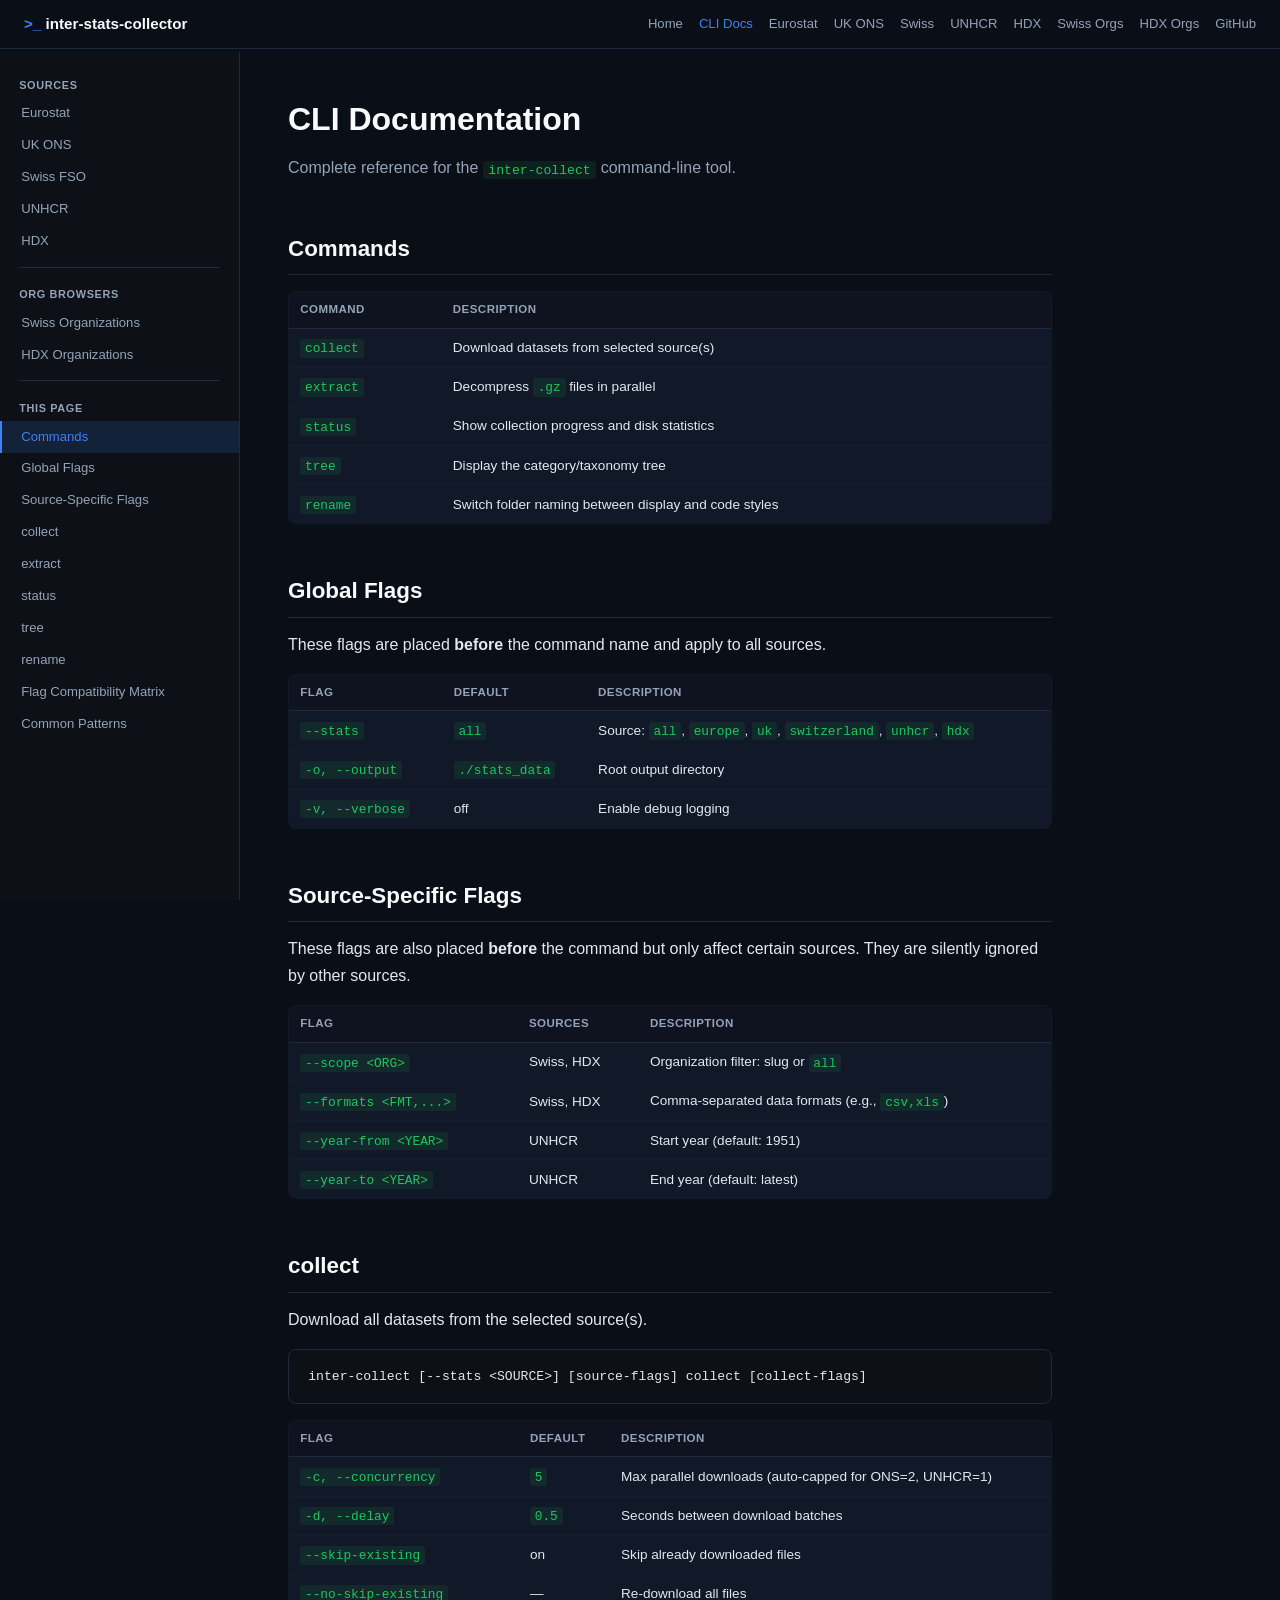
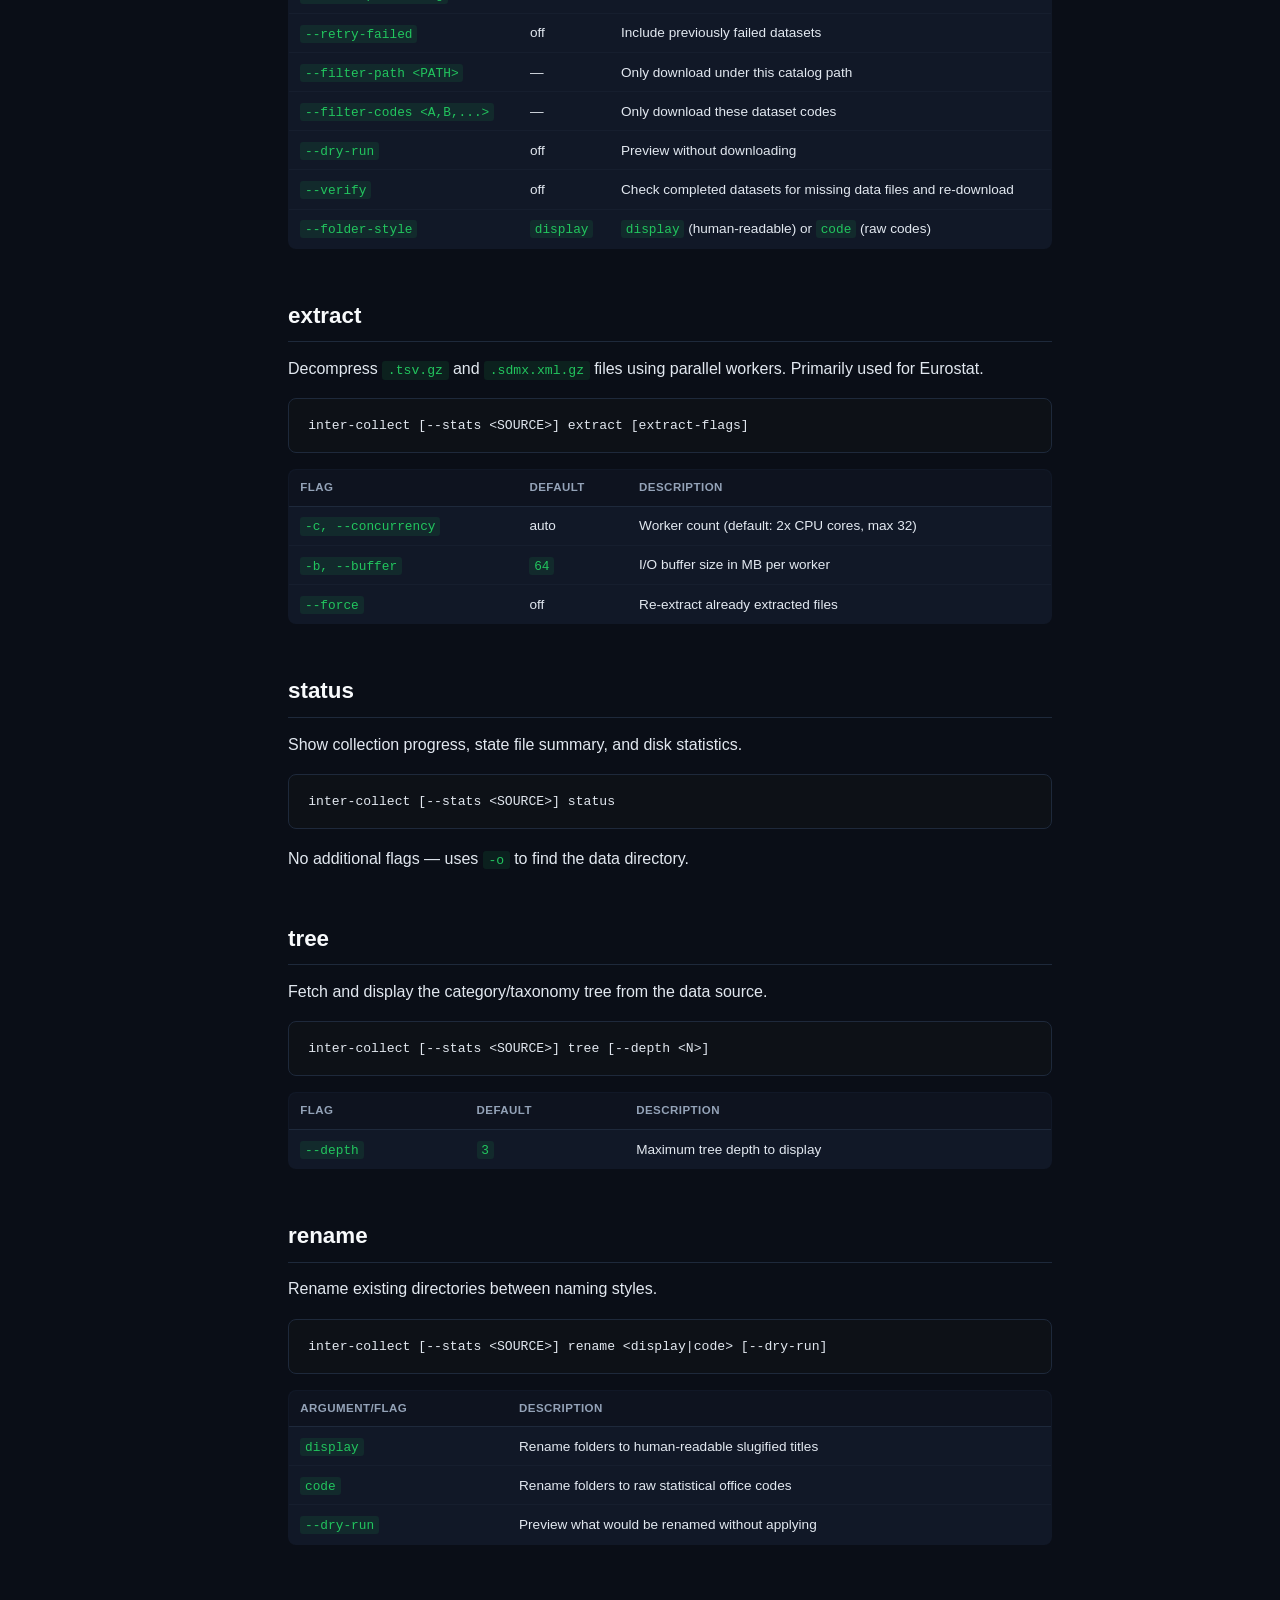
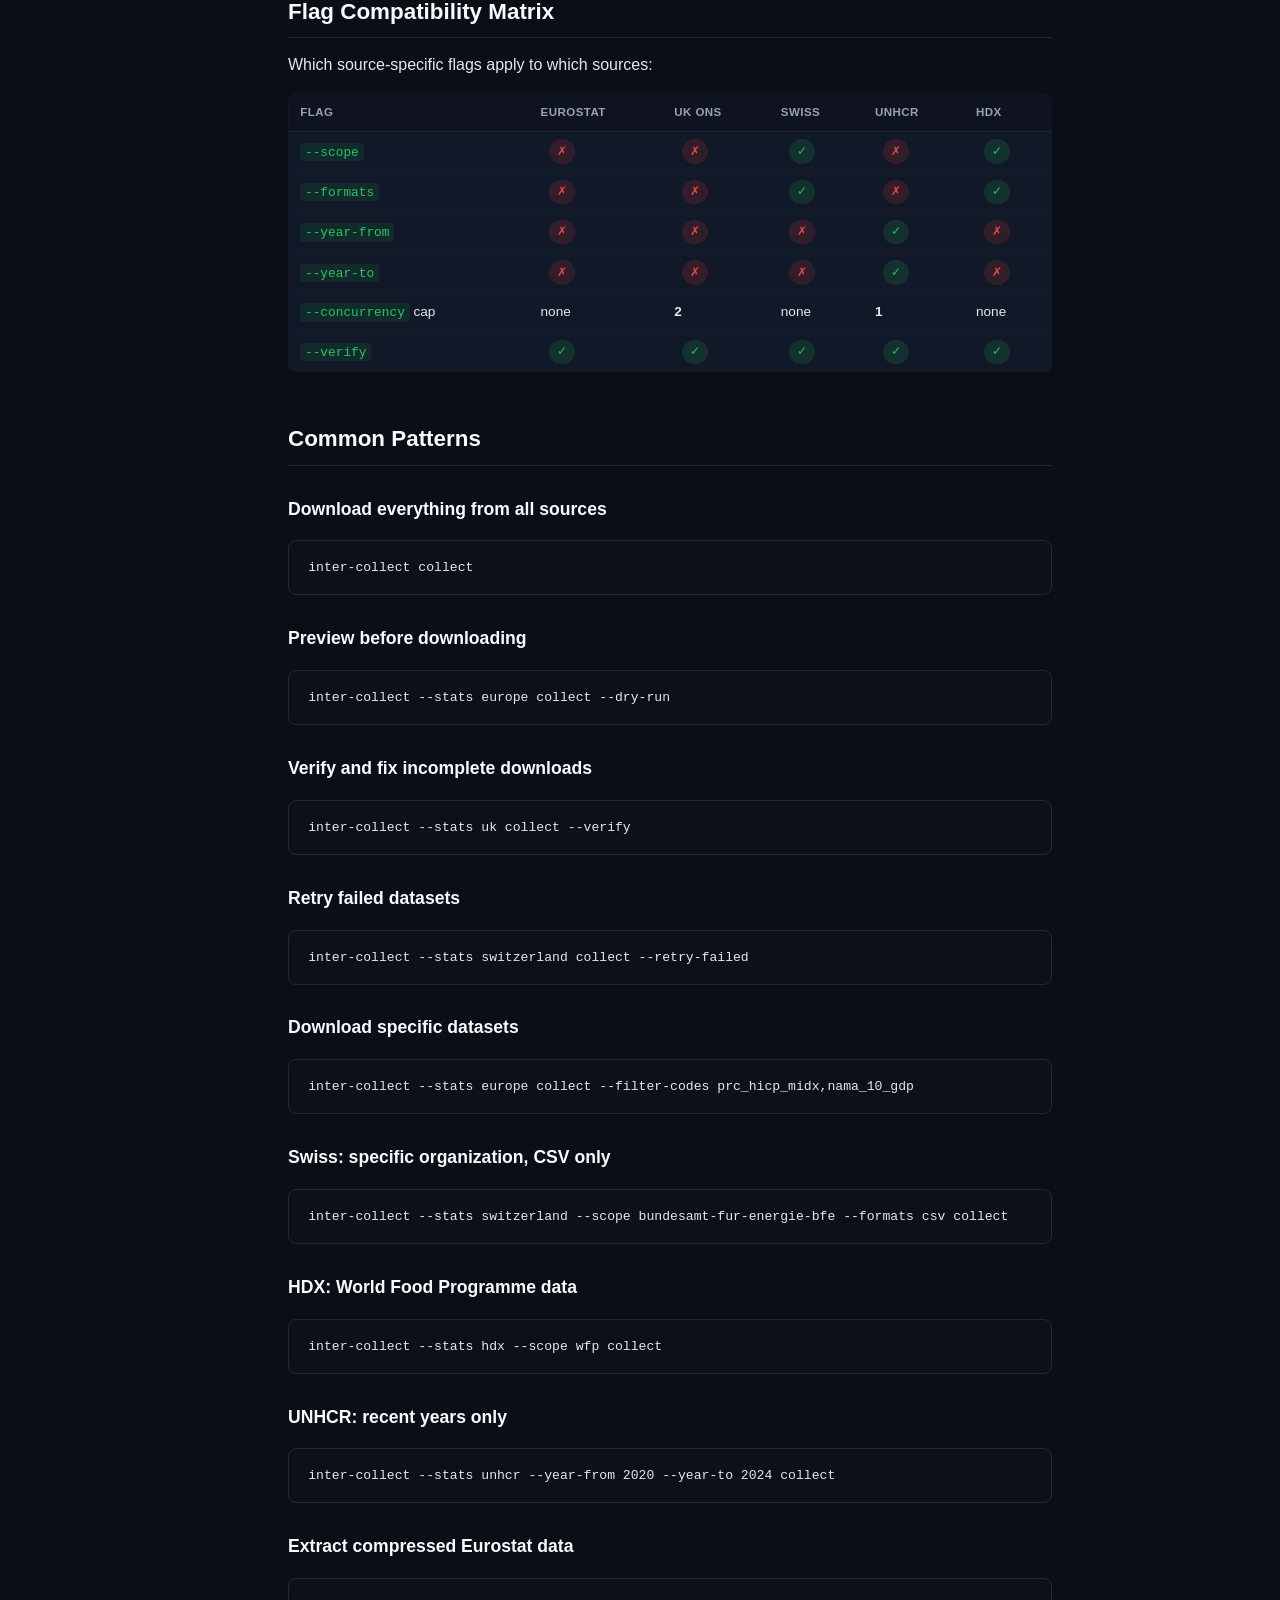
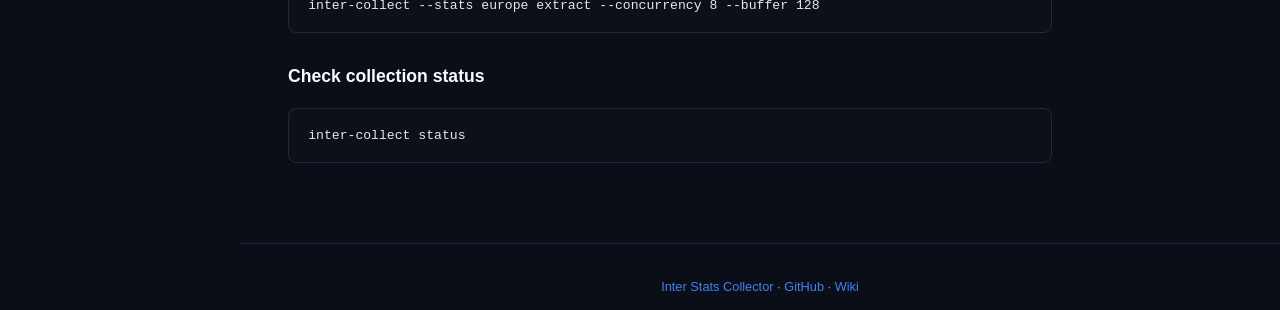
==== docs/docs-cli.html @ 2c786f6b "Add GitHub Pages documentation site with Safari-compatible scrolling New pages: - docs-cli.html: CLI" ====
<!DOCTYPE html>
<html lang="en">
<head>
  <meta charset="UTF-8">
  <meta name="viewport" content="width=device-width, initial-scale=1.0">
  <title>CLI Documentation — Inter Stats Collector</title>
  <meta name="description" content="Complete CLI reference for inter-collect: all commands, flags, and source-specific options.">
  <link rel="canonical" href="https://compufreq.github.io/inter-stats-collector/docs-cli.html">
  <link rel="stylesheet" href="docs.css">
</head>
<body>

<nav>
  <a href="./" class="logo"><span>&gt;_</span> inter-stats-collector</a>
  <button class="burger" id="burger" aria-label="Menu" onclick="this.classList.toggle('open');document.getElementById('nav-links').classList.toggle('open')">
    <svg class="burger-icon" viewBox="0 0 24 24"><line x1="3" y1="6" x2="21" y2="6"/><line x1="3" y1="12" x2="21" y2="12"/><line x1="3" y1="18" x2="21" y2="18"/></svg>
    <svg class="close-icon" viewBox="0 0 24 24"><line x1="6" y1="6" x2="18" y2="18"/><line x1="6" y1="18" x2="18" y2="6"/></svg>
  </button>
  <div class="links" id="nav-links">
    <a href="./" onclick="closeMobileMenu()">Home</a>
    <a href="docs-cli.html" class="active" onclick="closeMobileMenu()">CLI Docs</a>
    <a href="docs-eurostat.html" onclick="closeMobileMenu()">Eurostat</a>
    <a href="docs-ons.html" onclick="closeMobileMenu()">UK ONS</a>
    <a href="docs-swiss.html" onclick="closeMobileMenu()">Swiss</a>
    <a href="docs-unhcr.html" onclick="closeMobileMenu()">UNHCR</a>
    <a href="docs-hdx.html" onclick="closeMobileMenu()">HDX</a>
    <a href="swiss-orgs.html" onclick="closeMobileMenu()">Swiss Orgs</a>
    <a href="hdx-orgs.html" onclick="closeMobileMenu()">HDX Orgs</a>
    <a href="https://github.com/compufreq/inter-stats-collector">GitHub</a>
  </div>
</nav>

<div class="doc-layout">
  <aside class="sidebar">
    <div class="group">Sources</div>
    <a href="docs-eurostat.html">Eurostat</a>
    <a href="docs-ons.html">UK ONS</a>
    <a href="docs-swiss.html">Swiss FSO</a>
    <a href="docs-unhcr.html">UNHCR</a>
    <a href="docs-hdx.html">HDX</a>
    <div class="sep"></div>
    <div class="group">Org Browsers</div>
    <a href="swiss-orgs.html">Swiss Organizations</a>
    <a href="hdx-orgs.html">HDX Organizations</a>
    <div class="sep"></div>
    <div class="group">This Page</div>
    <a href="#commands">Commands</a>
    <a href="#global-flags">Global Flags</a>
    <a href="#source-flags">Source-Specific Flags</a>
    <a href="#collect">collect</a>
    <a href="#extract">extract</a>
    <a href="#status">status</a>
    <a href="#tree">tree</a>
    <a href="#rename">rename</a>
    <a href="#flag-matrix">Flag Compatibility Matrix</a>
    <a href="#examples">Common Patterns</a>
  </aside>

  <main class="doc-content">
    <h1>CLI Documentation</h1>
    <p class="subtitle">Complete reference for the <code>inter-collect</code> command-line tool.</p>

    <h2 id="commands">Commands</h2>
    <table>
      <tr><th>Command</th><th>Description</th></tr>
      <tr><td><code>collect</code></td><td>Download datasets from selected source(s)</td></tr>
      <tr><td><code>extract</code></td><td>Decompress <code>.gz</code> files in parallel</td></tr>
      <tr><td><code>status</code></td><td>Show collection progress and disk statistics</td></tr>
      <tr><td><code>tree</code></td><td>Display the category/taxonomy tree</td></tr>
      <tr><td><code>rename</code></td><td>Switch folder naming between display and code styles</td></tr>
    </table>

    <h2 id="global-flags">Global Flags</h2>
    <p>These flags are placed <strong>before</strong> the command name and apply to all sources.</p>
    <table>
      <tr><th>Flag</th><th>Default</th><th>Description</th></tr>
      <tr><td><code>--stats</code></td><td><code>all</code></td><td>Source: <code>all</code>, <code>europe</code>, <code>uk</code>, <code>switzerland</code>, <code>unhcr</code>, <code>hdx</code></td></tr>
      <tr><td><code>-o, --output</code></td><td><code>./stats_data</code></td><td>Root output directory</td></tr>
      <tr><td><code>-v, --verbose</code></td><td>off</td><td>Enable debug logging</td></tr>
    </table>

    <h2 id="source-flags">Source-Specific Flags</h2>
    <p>These flags are also placed <strong>before</strong> the command but only affect certain sources. They are silently ignored by other sources.</p>
    <table>
      <tr><th>Flag</th><th>Sources</th><th>Description</th></tr>
      <tr><td><code>--scope &lt;ORG&gt;</code></td><td>Swiss, HDX</td><td>Organization filter: slug or <code>all</code></td></tr>
      <tr><td><code>--formats &lt;FMT,...&gt;</code></td><td>Swiss, HDX</td><td>Comma-separated data formats (e.g., <code>csv,xls</code>)</td></tr>
      <tr><td><code>--year-from &lt;YEAR&gt;</code></td><td>UNHCR</td><td>Start year (default: 1951)</td></tr>
      <tr><td><code>--year-to &lt;YEAR&gt;</code></td><td>UNHCR</td><td>End year (default: latest)</td></tr>
    </table>

    <h2 id="collect">collect</h2>
    <p>Download all datasets from the selected source(s).</p>
    <pre><code>inter-collect [--stats &lt;SOURCE&gt;] [source-flags] collect [collect-flags]</code></pre>
    <table>
      <tr><th>Flag</th><th>Default</th><th>Description</th></tr>
      <tr><td><code>-c, --concurrency</code></td><td><code>5</code></td><td>Max parallel downloads (auto-capped for ONS=2, UNHCR=1)</td></tr>
      <tr><td><code>-d, --delay</code></td><td><code>0.5</code></td><td>Seconds between download batches</td></tr>
      <tr><td><code>--skip-existing</code></td><td>on</td><td>Skip already downloaded files</td></tr>
      <tr><td><code>--no-skip-existing</code></td><td>—</td><td>Re-download all files</td></tr>
      <tr><td><code>--retry-failed</code></td><td>off</td><td>Include previously failed datasets</td></tr>
      <tr><td><code>--filter-path &lt;PATH&gt;</code></td><td>—</td><td>Only download under this catalog path</td></tr>
      <tr><td><code>--filter-codes &lt;A,B,...&gt;</code></td><td>—</td><td>Only download these dataset codes</td></tr>
      <tr><td><code>--dry-run</code></td><td>off</td><td>Preview without downloading</td></tr>
      <tr><td><code>--verify</code></td><td>off</td><td>Check completed datasets for missing data files and re-download</td></tr>
      <tr><td><code>--folder-style</code></td><td><code>display</code></td><td><code>display</code> (human-readable) or <code>code</code> (raw codes)</td></tr>
    </table>

    <h2 id="extract">extract</h2>
    <p>Decompress <code>.tsv.gz</code> and <code>.sdmx.xml.gz</code> files using parallel workers. Primarily used for Eurostat.</p>
    <pre><code>inter-collect [--stats &lt;SOURCE&gt;] extract [extract-flags]</code></pre>
    <table>
      <tr><th>Flag</th><th>Default</th><th>Description</th></tr>
      <tr><td><code>-c, --concurrency</code></td><td>auto</td><td>Worker count (default: 2x CPU cores, max 32)</td></tr>
      <tr><td><code>-b, --buffer</code></td><td><code>64</code></td><td>I/O buffer size in MB per worker</td></tr>
      <tr><td><code>--force</code></td><td>off</td><td>Re-extract already extracted files</td></tr>
    </table>

    <h2 id="status">status</h2>
    <p>Show collection progress, state file summary, and disk statistics.</p>
    <pre><code>inter-collect [--stats &lt;SOURCE&gt;] status</code></pre>
    <p>No additional flags — uses <code>-o</code> to find the data directory.</p>

    <h2 id="tree">tree</h2>
    <p>Fetch and display the category/taxonomy tree from the data source.</p>
    <pre><code>inter-collect [--stats &lt;SOURCE&gt;] tree [--depth &lt;N&gt;]</code></pre>
    <table>
      <tr><th>Flag</th><th>Default</th><th>Description</th></tr>
      <tr><td><code>--depth</code></td><td><code>3</code></td><td>Maximum tree depth to display</td></tr>
    </table>

    <h2 id="rename">rename</h2>
    <p>Rename existing directories between naming styles.</p>
    <pre><code>inter-collect [--stats &lt;SOURCE&gt;] rename &lt;display|code&gt; [--dry-run]</code></pre>
    <table>
      <tr><th>Argument/Flag</th><th>Description</th></tr>
      <tr><td><code>display</code></td><td>Rename folders to human-readable slugified titles</td></tr>
      <tr><td><code>code</code></td><td>Rename folders to raw statistical office codes</td></tr>
      <tr><td><code>--dry-run</code></td><td>Preview what would be renamed without applying</td></tr>
    </table>

    <h2 id="flag-matrix">Flag Compatibility Matrix</h2>
    <p>Which source-specific flags apply to which sources:</p>
    <table>
      <tr><th>Flag</th><th>Eurostat</th><th>UK ONS</th><th>Swiss</th><th>UNHCR</th><th>HDX</th></tr>
      <tr><td><code>--scope</code></td><td><span class="badge badge-no">✗</span></td><td><span class="badge badge-no">✗</span></td><td><span class="badge badge-yes">✓</span></td><td><span class="badge badge-no">✗</span></td><td><span class="badge badge-yes">✓</span></td></tr>
      <tr><td><code>--formats</code></td><td><span class="badge badge-no">✗</span></td><td><span class="badge badge-no">✗</span></td><td><span class="badge badge-yes">✓</span></td><td><span class="badge badge-no">✗</span></td><td><span class="badge badge-yes">✓</span></td></tr>
      <tr><td><code>--year-from</code></td><td><span class="badge badge-no">✗</span></td><td><span class="badge badge-no">✗</span></td><td><span class="badge badge-no">✗</span></td><td><span class="badge badge-yes">✓</span></td><td><span class="badge badge-no">✗</span></td></tr>
      <tr><td><code>--year-to</code></td><td><span class="badge badge-no">✗</span></td><td><span class="badge badge-no">✗</span></td><td><span class="badge badge-no">✗</span></td><td><span class="badge badge-yes">✓</span></td><td><span class="badge badge-no">✗</span></td></tr>
      <tr><td><code>--concurrency</code> cap</td><td>none</td><td><strong>2</strong></td><td>none</td><td><strong>1</strong></td><td>none</td></tr>
      <tr><td><code>--verify</code></td><td><span class="badge badge-yes">✓</span></td><td><span class="badge badge-yes">✓</span></td><td><span class="badge badge-yes">✓</span></td><td><span class="badge badge-yes">✓</span></td><td><span class="badge badge-yes">✓</span></td></tr>
    </table>

    <h2 id="examples">Common Patterns</h2>

    <h3>Download everything from all sources</h3>
    <pre><code>inter-collect collect</code></pre>

    <h3>Preview before downloading</h3>
    <pre><code>inter-collect --stats europe collect --dry-run</code></pre>

    <h3>Verify and fix incomplete downloads</h3>
    <pre><code>inter-collect --stats uk collect --verify</code></pre>

    <h3>Retry failed datasets</h3>
    <pre><code>inter-collect --stats switzerland collect --retry-failed</code></pre>

    <h3>Download specific datasets</h3>
    <pre><code>inter-collect --stats europe collect --filter-codes prc_hicp_midx,nama_10_gdp</code></pre>

    <h3>Swiss: specific organization, CSV only</h3>
    <pre><code>inter-collect --stats switzerland --scope bundesamt-fur-energie-bfe --formats csv collect</code></pre>

    <h3>HDX: World Food Programme data</h3>
    <pre><code>inter-collect --stats hdx --scope wfp collect</code></pre>

    <h3>UNHCR: recent years only</h3>
    <pre><code>inter-collect --stats unhcr --year-from 2020 --year-to 2024 collect</code></pre>

    <h3>Extract compressed Eurostat data</h3>
    <pre><code>inter-collect --stats europe extract --concurrency 8 --buffer 128</code></pre>

    <h3>Check collection status</h3>
    <pre><code>inter-collect status</code></pre>
  </main>
</div>

<footer>
  <a href="./">Inter Stats Collector</a> &middot; <a href="https://github.com/compufreq/inter-stats-collector">GitHub</a> &middot; <a href="https://github.com/compufreq/inter-stats-collector/wiki">Wiki</a>
</footer>

<button class="sidebar-toggle" aria-label="Toggle sidebar">&#9776;</button>
<script src="docs.js"></script>
</body>
</html>
---- docs/docs.css ----
:root{--bg:#0a0e17;--bg-card:#111827;--bg-sidebar:#0d1117;--border:#1e293b;--text:#e2e8f0;--text-dim:#94a3b8;--text-bright:#f8fafc;--accent:#3b82f6;--accent-dim:rgba(59,130,246,.15);--green:#22c55e;--r:12px;--rs:8px}
*{margin:0;padding:0;box-sizing:border-box}
html{scroll-behavior:smooth;scroll-padding-top:70px}
body{font-family:-apple-system,BlinkMacSystemFont,'Segoe UI',Roboto,Arial,sans-serif;background:var(--bg);color:var(--text);line-height:1.7;overflow-x:hidden}

/* Nav */
nav{position:fixed;top:0;left:0;right:0;z-index:100;padding:.7rem 1.5rem;background:var(--bg);border-bottom:1px solid var(--border);display:flex;align-items:center;justify-content:space-between}
nav a.logo{color:var(--text-bright);text-decoration:none;font-weight:700;font-size:.95rem}nav a.logo span{color:var(--accent)}
nav .links{display:flex;gap:1rem;align-items:center}nav .links a{color:var(--text-dim);text-decoration:none;font-size:.82rem;transition:color .2s}nav .links a:hover{color:var(--text-bright)}nav .links a.active{color:var(--accent)}
.burger{display:none;background:none;border:none;cursor:pointer;padding:.4rem}.burger svg{width:22px;height:22px;stroke:var(--text);stroke-width:2;fill:none}.burger .close-icon{display:none}.burger.open .burger-icon{display:none}.burger.open .close-icon{display:block}

/* Layout */
.doc-layout{display:flex;margin-top:52px;min-height:calc(100vh - 52px)}
.sidebar{width:240px;position:fixed;top:52px;left:0;bottom:0;background:var(--bg-sidebar);border-right:1px solid var(--border);overflow-y:auto;padding:1rem 0;font-size:.82rem;z-index:50}
.sidebar a{display:block;padding:.3rem 1.2rem;color:var(--text-dim);text-decoration:none;transition:all .15s;border-left:2px solid transparent}
.sidebar a:hover{color:var(--text-bright);background:rgba(255,255,255,.02)}
.sidebar a.active{color:var(--accent);border-left-color:var(--accent);background:var(--accent-dim)}
.sidebar .sep{height:1px;background:var(--border);margin:.6rem 1.2rem}
.sidebar .group{padding:.5rem 1.2rem .2rem;font-size:.68rem;text-transform:uppercase;letter-spacing:.06em;color:var(--text-dim);font-weight:600}
.doc-content{margin-left:240px;flex:1;padding:2rem 3rem 4rem;max-width:860px}

/* Typography */
.doc-content h1{font-size:2rem;font-weight:800;color:var(--text-bright);margin-bottom:.5rem;padding-top:.5rem}
.doc-content h2{font-size:1.4rem;font-weight:700;color:var(--text-bright);margin:2.5rem 0 .8rem;padding-top:.5rem;border-bottom:1px solid var(--border);padding-bottom:.4rem}
.doc-content h3{font-size:1.1rem;font-weight:600;color:var(--text-bright);margin:1.8rem 0 .5rem}
.doc-content p{margin-bottom:.8rem;color:var(--text)}
.doc-content a{color:var(--accent);text-decoration:none}.doc-content a:hover{text-decoration:underline}
.doc-content .subtitle{font-size:1rem;color:var(--text-dim);margin-bottom:1.5rem}

/* Tables */
.doc-content table{width:100%;border-collapse:collapse;margin:1rem 0;font-size:.85rem;background:var(--bg-card);border-radius:var(--rs);overflow:hidden;border:1px solid var(--border)}
.doc-content th{text-align:left;padding:.5rem .7rem;font-size:.72rem;text-transform:uppercase;letter-spacing:.04em;color:var(--text-dim);border-bottom:1px solid var(--border);background:rgba(0,0,0,.2)}
.doc-content td{padding:.45rem .7rem;border-bottom:1px solid rgba(30,41,59,.4)}
.doc-content td code{font-size:.8rem;color:var(--green);background:rgba(34,197,94,.1);padding:.1rem .3rem;border-radius:3px}

/* Code blocks */
.doc-content pre{background:#0d1117;border:1px solid var(--border);border-radius:var(--rs);padding:1rem 1.2rem;overflow-x:auto;margin:1rem 0;font-size:.82rem;line-height:1.6}
.doc-content code{font-family:'SF Mono','Fira Code','JetBrains Mono',monospace}
.doc-content p code,.doc-content li code{font-size:.82rem;color:var(--green);background:rgba(34,197,94,.1);padding:.1rem .35rem;border-radius:3px}

/* Lists */
.doc-content ul,.doc-content ol{margin:.5rem 0 1rem 1.5rem}
.doc-content li{margin-bottom:.3rem}

/* Blockquotes */
.doc-content blockquote{border-left:3px solid var(--accent);padding:.5rem 1rem;margin:1rem 0;background:var(--accent-dim);border-radius:0 var(--rs) var(--rs) 0;font-size:.88rem}

/* Badge */
.badge{display:inline-block;font-size:.72rem;padding:.15rem .5rem;border-radius:100px;font-weight:500;margin-left:.5rem}
.badge-yes{background:rgba(34,197,94,.15);color:var(--green)}
.badge-no{background:rgba(239,68,68,.15);color:#ef4444}

/* Footer */
footer{text-align:center;padding:2rem;border-top:1px solid var(--border);color:var(--text-dim);font-size:.8rem;margin-left:240px}footer a{color:var(--accent);text-decoration:none}

/* Mobile sidebar toggle */
.sidebar-toggle{display:none;position:fixed;bottom:1.5rem;right:1.5rem;z-index:200;width:48px;height:48px;border-radius:50%;background:var(--accent);border:none;cursor:pointer;box-shadow:0 4px 16px rgba(59,130,246,.4);color:#fff;font-size:1.2rem;display:none;align-items:center;justify-content:center}

@media(max-width:900px){
  nav{backdrop-filter:none}
  .burger{display:block;position:relative;z-index:301}
  nav .links{display:none;position:fixed;top:0;left:0;width:100vw;height:100vh;background:var(--bg);flex-direction:column;align-items:center;justify-content:center;gap:2rem;z-index:300}
  nav .links.open{display:flex}nav .links a{font-size:1.2rem}
  .sidebar{display:none;width:280px;z-index:150}
  .sidebar.open{display:block}
  .doc-content{margin-left:0;padding:1.5rem 1.2rem 3rem}
  footer{margin-left:0}
  .sidebar-toggle{display:flex}
}
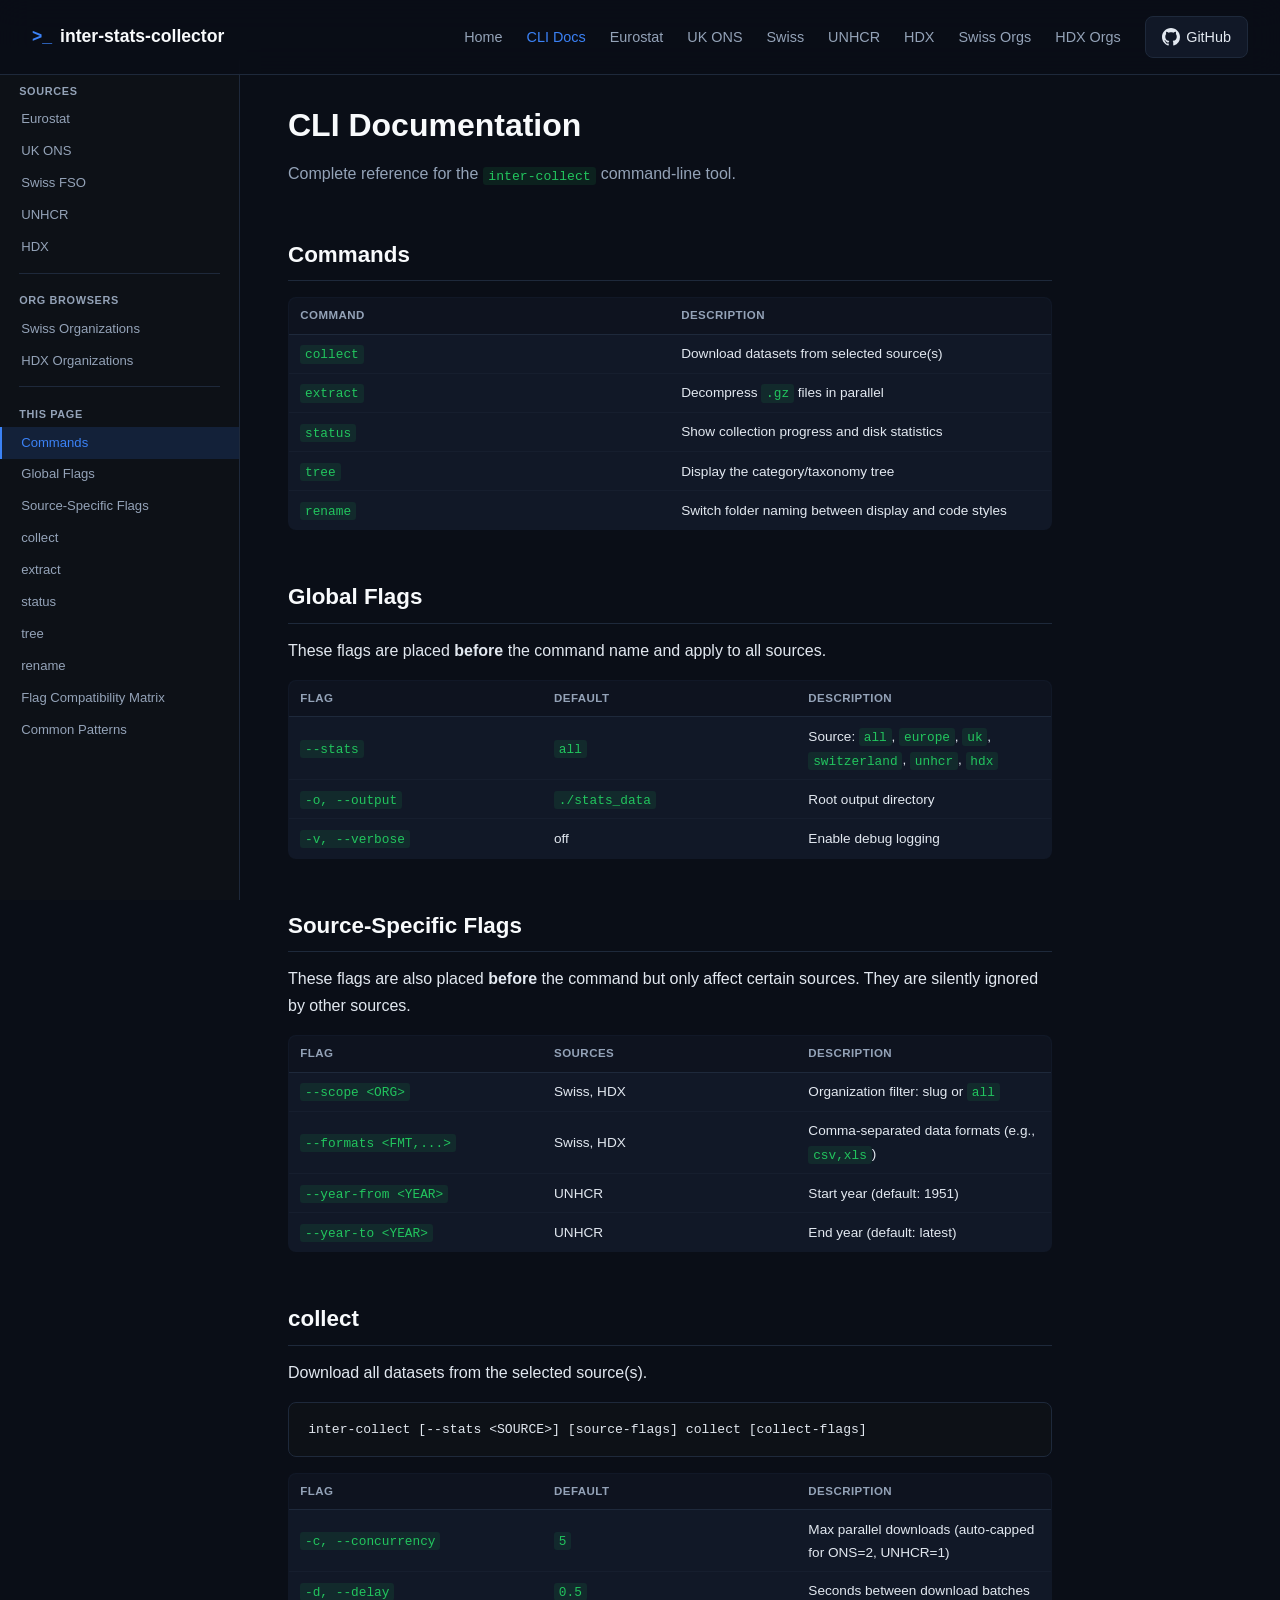
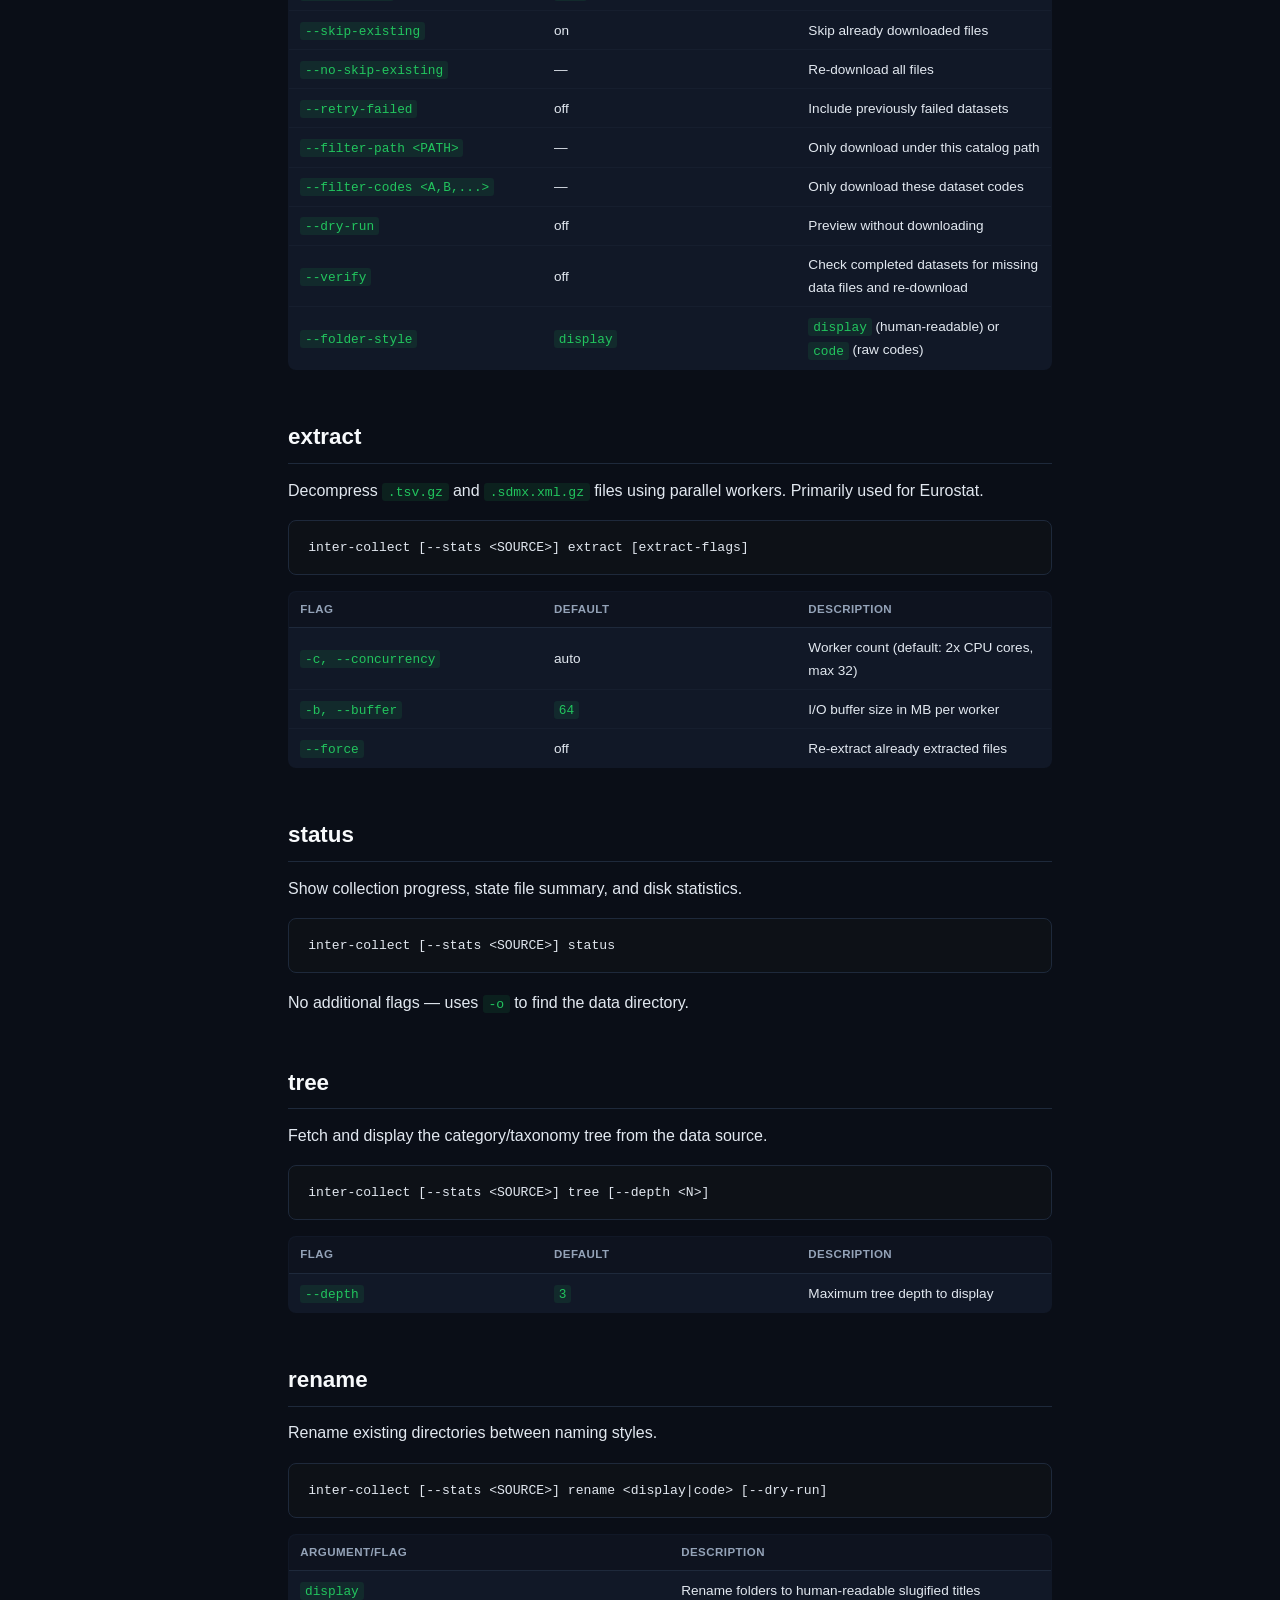
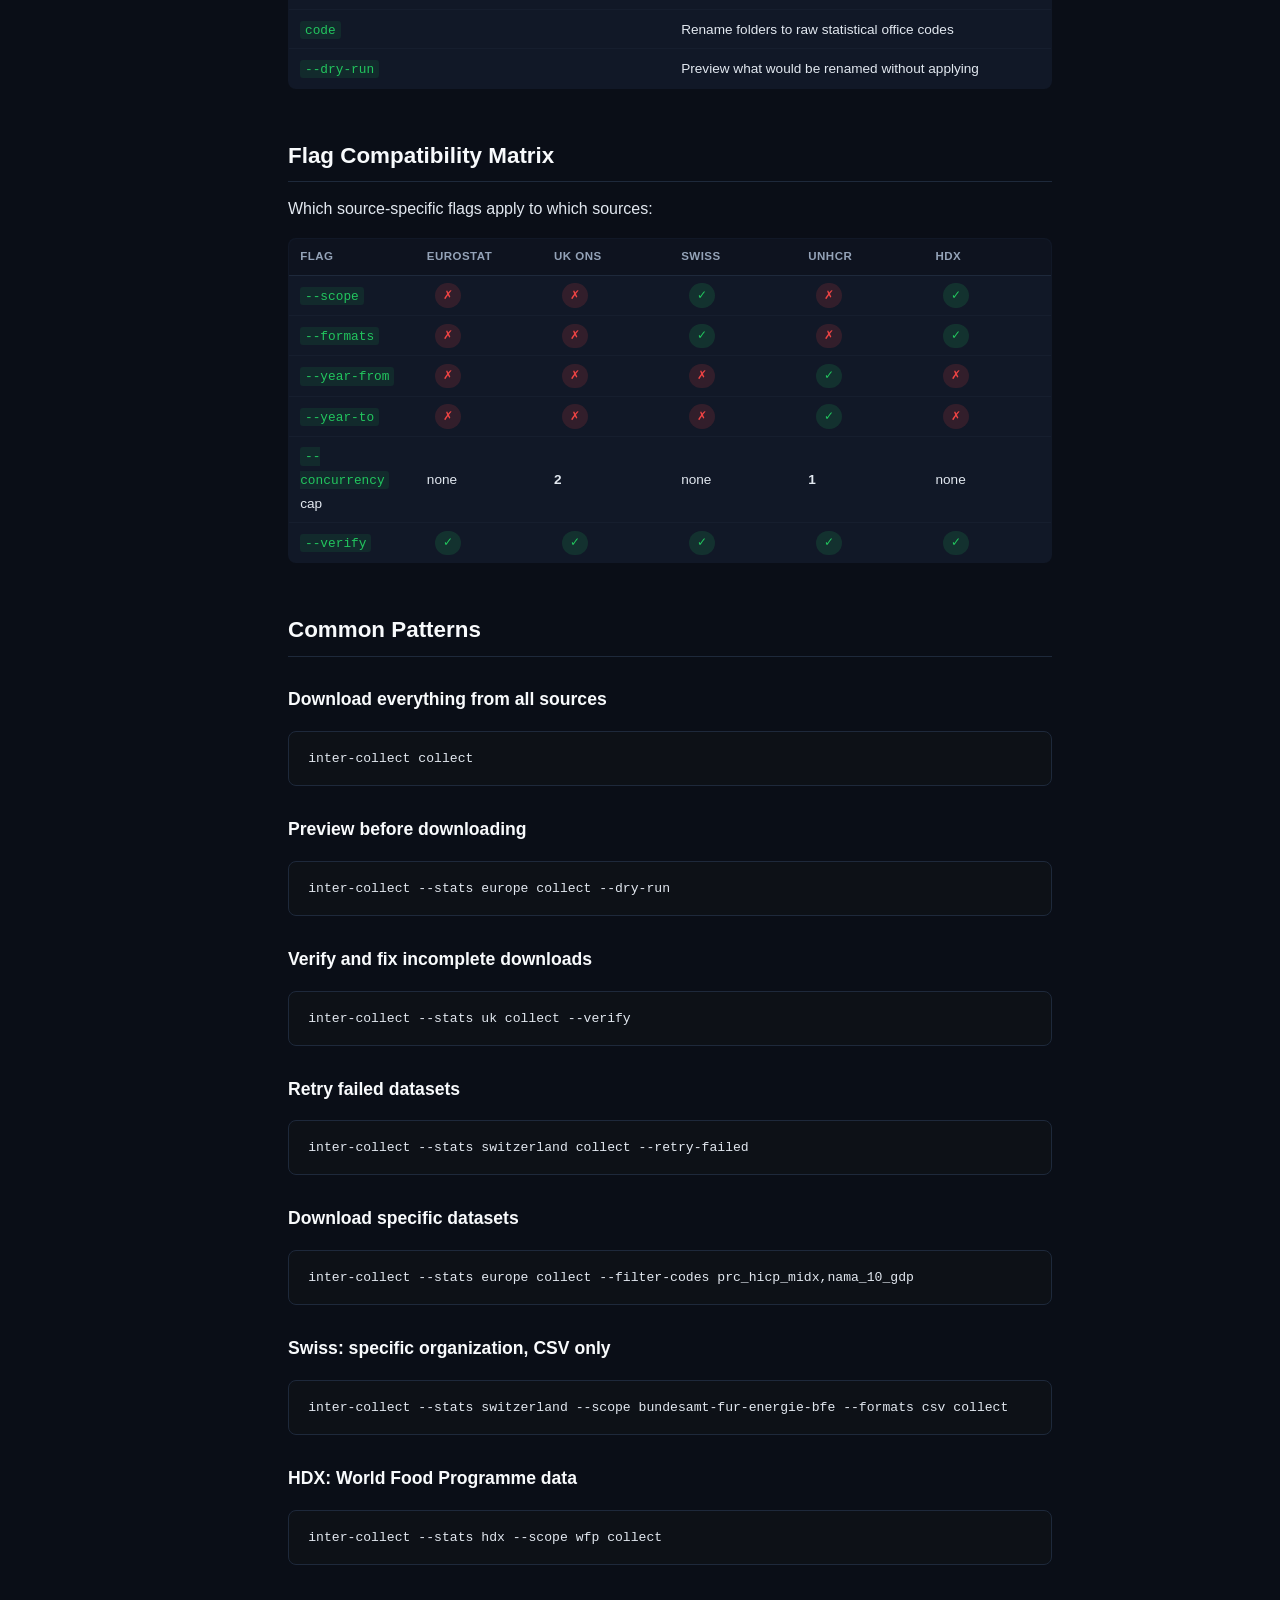
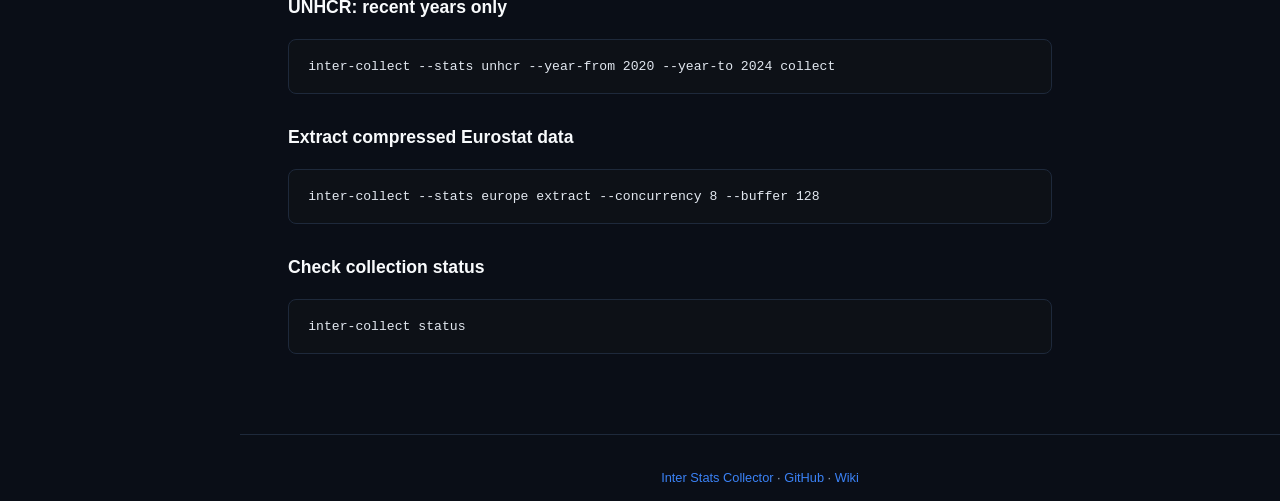
==== commit 7f4dc99a: "Unify nav bar across all pages and fix mobile menu on doc pages Nav bar changes (docs.css): - Match " ====
--- a/docs/docs-cli.html
+++ b/docs/docs-cli.html
@@ -12,7 +12,7 @@
 
 <nav>
   <a href="./" class="logo"><span>&gt;_</span> inter-stats-collector</a>
-  <button class="burger" id="burger" aria-label="Menu" onclick="this.classList.toggle('open');document.getElementById('nav-links').classList.toggle('open')">
+  <button class="burger" id="burger" aria-label="Menu" aria-label="Menu">
     <svg class="burger-icon" viewBox="0 0 24 24"><line x1="3" y1="6" x2="21" y2="6"/><line x1="3" y1="12" x2="21" y2="12"/><line x1="3" y1="18" x2="21" y2="18"/></svg>
     <svg class="close-icon" viewBox="0 0 24 24"><line x1="6" y1="6" x2="18" y2="18"/><line x1="6" y1="18" x2="18" y2="6"/></svg>
   </button>
@@ -26,7 +26,7 @@
     <a href="docs-hdx.html" onclick="closeMobileMenu()">HDX</a>
     <a href="swiss-orgs.html" onclick="closeMobileMenu()">Swiss Orgs</a>
     <a href="hdx-orgs.html" onclick="closeMobileMenu()">HDX Orgs</a>
-    <a href="https://github.com/compufreq/inter-stats-collector">GitHub</a>
+    <a href="https://github.com/compufreq/inter-stats-collector" class="gh-btn"><svg viewBox="0 0 16 16"><path d="M8 0C3.58 0 0 3.58 0 8c0 3.54 2.29 6.53 5.47 7.59.4.07.55-.17.55-.38 0-.19-.01-.82-.01-1.49-2.01.37-2.53-.49-2.69-.94-.09-.23-.48-.94-.82-1.13-.28-.15-.68-.52-.01-.53.63-.01 1.08.58 1.23.82.72 1.21 1.87.87 2.33.66.07-.52.28-.87.51-1.07-1.78-.2-3.64-.89-3.64-3.95 0-.87.31-1.59.82-2.15-.08-.2-.36-1.02.08-2.12 0 0 .67-.21 2.2.82.64-.18 1.32-.27 2-.27.68 0 1.36.09 2 .27 1.53-1.04 2.2-.82 2.2-.82.44 1.1.16 1.92.08 2.12.51.56.82 1.27.82 2.15 0 3.07-1.87 3.75-3.65 3.95.29.25.54.73.54 1.48 0 1.07-.01 1.93-.01 2.2 0 .21.15.46.55.38A8.013 8.013 0 0016 8c0-4.42-3.58-8-8-8z"/></svg>GitHub</a>
   </div>
 </nav>
 
--- a/docs/docs.css
+++ b/docs/docs.css
@@ -1,23 +1,24 @@
 :root{--bg:#0a0e17;--bg-card:#111827;--bg-sidebar:#0d1117;--border:#1e293b;--text:#e2e8f0;--text-dim:#94a3b8;--text-bright:#f8fafc;--accent:#3b82f6;--accent-dim:rgba(59,130,246,.15);--green:#22c55e;--r:12px;--rs:8px}
 *{margin:0;padding:0;box-sizing:border-box}
-html{scroll-behavior:smooth;scroll-padding-top:70px}
-body{font-family:-apple-system,BlinkMacSystemFont,'Segoe UI',Roboto,Arial,sans-serif;background:var(--bg);color:var(--text);line-height:1.7;overflow-x:hidden}
+html{scroll-behavior:smooth;scroll-padding-top:70px;overflow-x:hidden;max-width:100vw}
+body{font-family:-apple-system,BlinkMacSystemFont,'Segoe UI',Roboto,Arial,sans-serif;background:var(--bg);color:var(--text);line-height:1.7;overflow-x:hidden;max-width:100vw}
 
-/* Nav */
-nav{position:fixed;top:0;left:0;right:0;z-index:100;padding:.7rem 1.5rem;background:var(--bg);border-bottom:1px solid var(--border);display:flex;align-items:center;justify-content:space-between}
-nav a.logo{color:var(--text-bright);text-decoration:none;font-weight:700;font-size:.95rem}nav a.logo span{color:var(--accent)}
-nav .links{display:flex;gap:1rem;align-items:center}nav .links a{color:var(--text-dim);text-decoration:none;font-size:.82rem;transition:color .2s}nav .links a:hover{color:var(--text-bright)}nav .links a.active{color:var(--accent)}
-.burger{display:none;background:none;border:none;cursor:pointer;padding:.4rem}.burger svg{width:22px;height:22px;stroke:var(--text);stroke-width:2;fill:none}.burger .close-icon{display:none}.burger.open .burger-icon{display:none}.burger.open .close-icon{display:block}
+/* Nav — matches home page exactly */
+nav{position:fixed;top:0;left:0;right:0;z-index:100;padding:1rem 2rem;background:rgba(10,14,23,0.85);backdrop-filter:blur(16px);border-bottom:1px solid var(--border);display:flex;align-items:center;justify-content:space-between}
+nav a.logo{color:var(--text-bright);text-decoration:none;font-weight:700;font-size:1.1rem;display:flex;align-items:center;gap:.5rem}nav a.logo span{color:var(--accent)}
+nav .links{display:flex;gap:1.5rem;align-items:center}nav .links a{color:var(--text-dim);text-decoration:none;font-size:.9rem;transition:color .2s}nav .links a:hover{color:var(--text-bright)}nav .links a.active{color:var(--accent)}
+.gh-btn{display:inline-flex;align-items:center;gap:.4rem;padding:.5rem 1rem;background:var(--bg-card);border:1px solid var(--border);border-radius:var(--rs);color:var(--text)!important;font-size:.85rem;transition:all .2s}.gh-btn:hover{background:rgba(26,35,50,1);border-color:var(--accent)}.gh-btn svg{width:18px;height:18px;fill:currentColor}
+.burger{display:none;background:none;border:none;cursor:pointer;padding:.4rem}.burger svg{width:24px;height:24px;stroke:var(--text);stroke-width:2;fill:none}.burger .close-icon{display:none}.burger.open .burger-icon{display:none}.burger.open .close-icon{display:block}
 
 /* Layout */
-.doc-layout{display:flex;margin-top:52px;min-height:calc(100vh - 52px)}
-.sidebar{width:240px;position:fixed;top:52px;left:0;bottom:0;background:var(--bg-sidebar);border-right:1px solid var(--border);overflow-y:auto;padding:1rem 0;font-size:.82rem;z-index:50}
+.doc-layout{display:flex;margin-top:58px;min-height:calc(100vh - 58px)}
+.sidebar{width:240px;position:fixed;top:58px;left:0;bottom:0;background:var(--bg-sidebar);border-right:1px solid var(--border);overflow-y:auto;padding:1rem 0;font-size:.82rem;z-index:50}
 .sidebar a{display:block;padding:.3rem 1.2rem;color:var(--text-dim);text-decoration:none;transition:all .15s;border-left:2px solid transparent}
 .sidebar a:hover{color:var(--text-bright);background:rgba(255,255,255,.02)}
 .sidebar a.active{color:var(--accent);border-left-color:var(--accent);background:var(--accent-dim)}
 .sidebar .sep{height:1px;background:var(--border);margin:.6rem 1.2rem}
 .sidebar .group{padding:.5rem 1.2rem .2rem;font-size:.68rem;text-transform:uppercase;letter-spacing:.06em;color:var(--text-dim);font-weight:600}
-.doc-content{margin-left:240px;flex:1;padding:2rem 3rem 4rem;max-width:860px}
+.doc-content{margin-left:240px;flex:1;padding:2rem 3rem 4rem;max-width:860px;overflow-x:hidden}
 
 /* Typography */
 .doc-content h1{font-size:2rem;font-weight:800;color:var(--text-bright);margin-bottom:.5rem;padding-top:.5rem}
@@ -28,7 +29,7 @@
 .doc-content .subtitle{font-size:1rem;color:var(--text-dim);margin-bottom:1.5rem}
 
 /* Tables */
-.doc-content table{width:100%;border-collapse:collapse;margin:1rem 0;font-size:.85rem;background:var(--bg-card);border-radius:var(--rs);overflow:hidden;border:1px solid var(--border)}
+.doc-content table{width:100%;border-collapse:collapse;margin:1rem 0;font-size:.85rem;background:var(--bg-card);border-radius:var(--rs);overflow:hidden;border:1px solid var(--border);table-layout:fixed;word-wrap:break-word}
 .doc-content th{text-align:left;padding:.5rem .7rem;font-size:.72rem;text-transform:uppercase;letter-spacing:.04em;color:var(--text-dim);border-bottom:1px solid var(--border);background:rgba(0,0,0,.2)}
 .doc-content td{padding:.45rem .7rem;border-bottom:1px solid rgba(30,41,59,.4)}
 .doc-content td code{font-size:.8rem;color:var(--green);background:rgba(34,197,94,.1);padding:.1rem .3rem;border-radius:3px}
@@ -57,10 +58,14 @@
 .sidebar-toggle{display:none;position:fixed;bottom:1.5rem;right:1.5rem;z-index:200;width:48px;height:48px;border-radius:50%;background:var(--accent);border:none;cursor:pointer;box-shadow:0 4px 16px rgba(59,130,246,.4);color:#fff;font-size:1.2rem;display:none;align-items:center;justify-content:center}
 
 @media(max-width:900px){
-  nav{backdrop-filter:none}
+  nav{backdrop-filter:none;background:var(--bg)}
   .burger{display:block;position:relative;z-index:301}
-  nav .links{display:none;position:fixed;top:0;left:0;width:100vw;height:100vh;background:var(--bg);flex-direction:column;align-items:center;justify-content:center;gap:2rem;z-index:300}
-  nav .links.open{display:flex}nav .links a{font-size:1.2rem}
+  .mobile-overlay{display:none;position:fixed;top:0;left:0;width:100vw;height:100vh;background:var(--bg);z-index:250;flex-direction:column;align-items:center;justify-content:center;gap:2rem}
+  .mobile-overlay.open{display:flex}
+  .mobile-overlay a{font-size:1.3rem;color:var(--text);text-decoration:none}
+  .mobile-overlay a:hover{color:var(--text-bright)}
+  .mobile-overlay .gh-btn{font-size:1.1rem;padding:.8rem 1.8rem}
+  nav .links{display:none}
   .sidebar{display:none;width:280px;z-index:150}
   .sidebar.open{display:block}
   .doc-content{margin-left:0;padding:1.5rem 1.2rem 3rem}
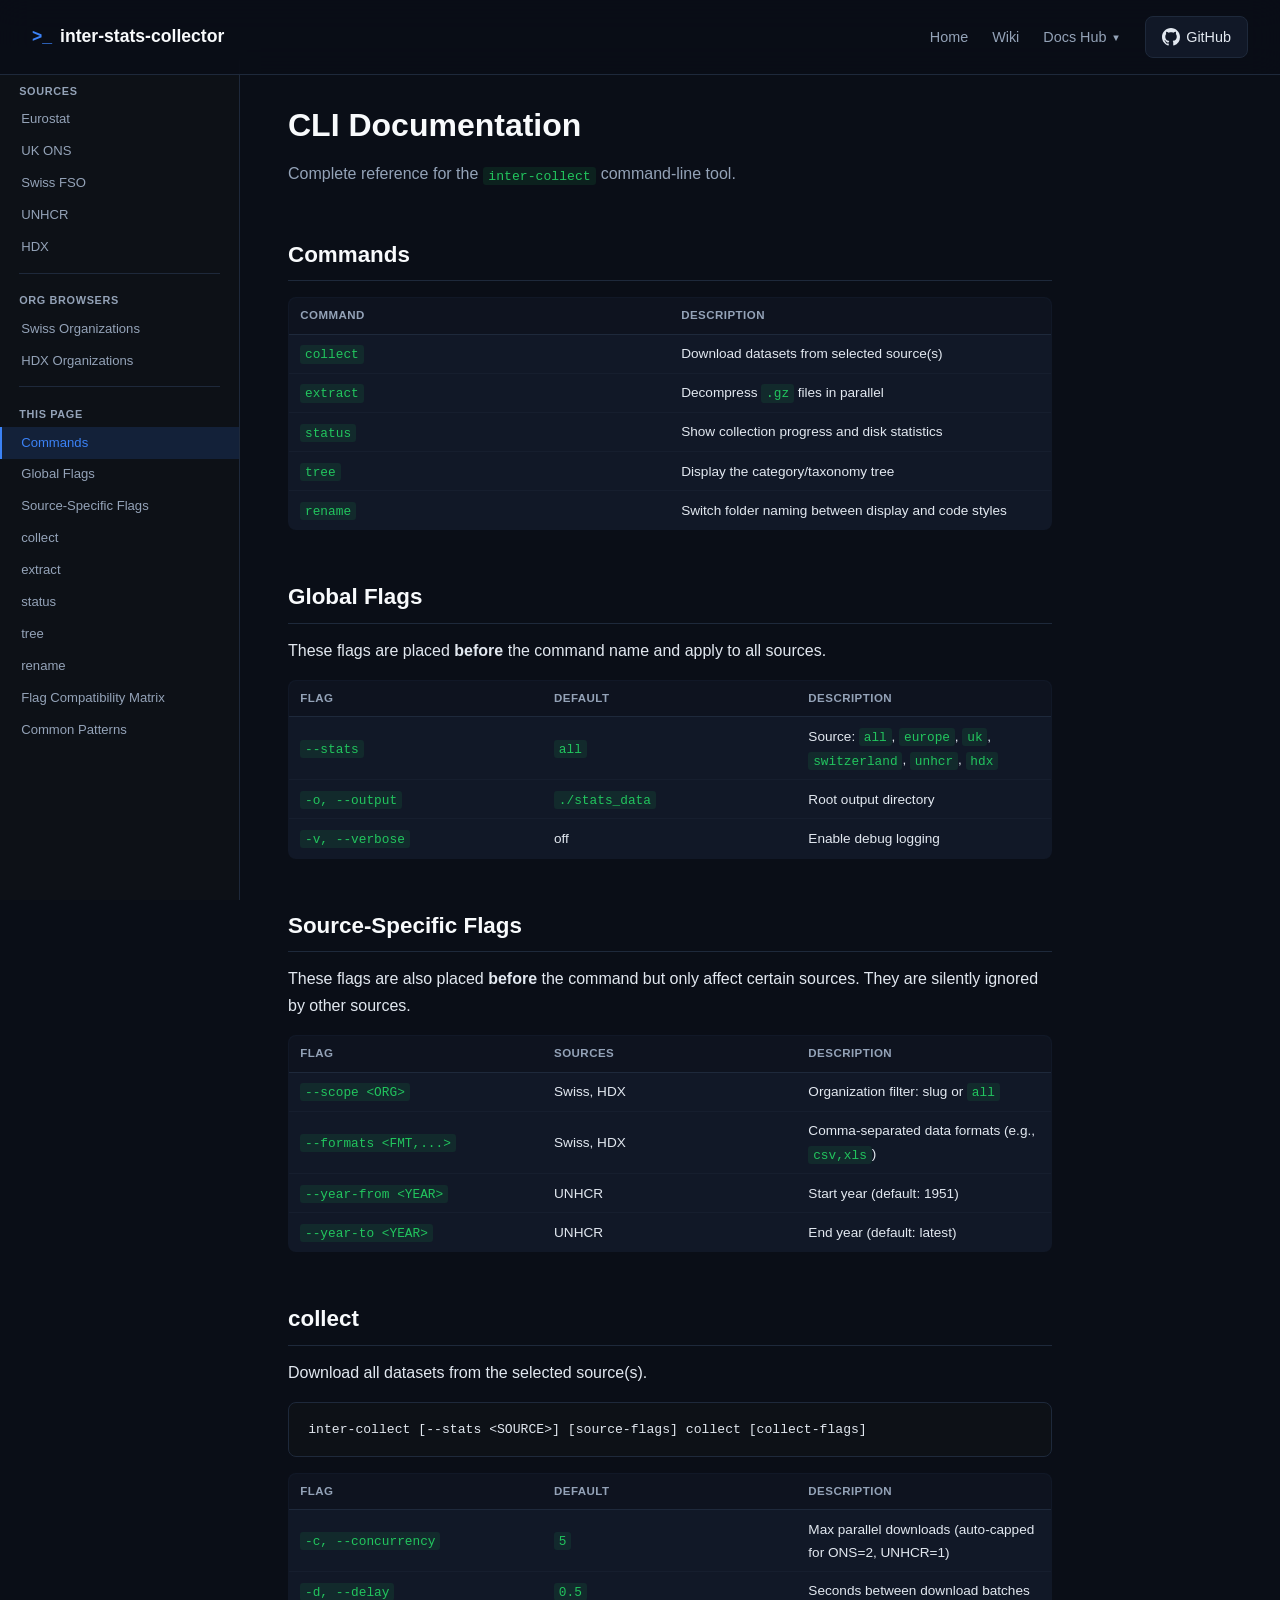
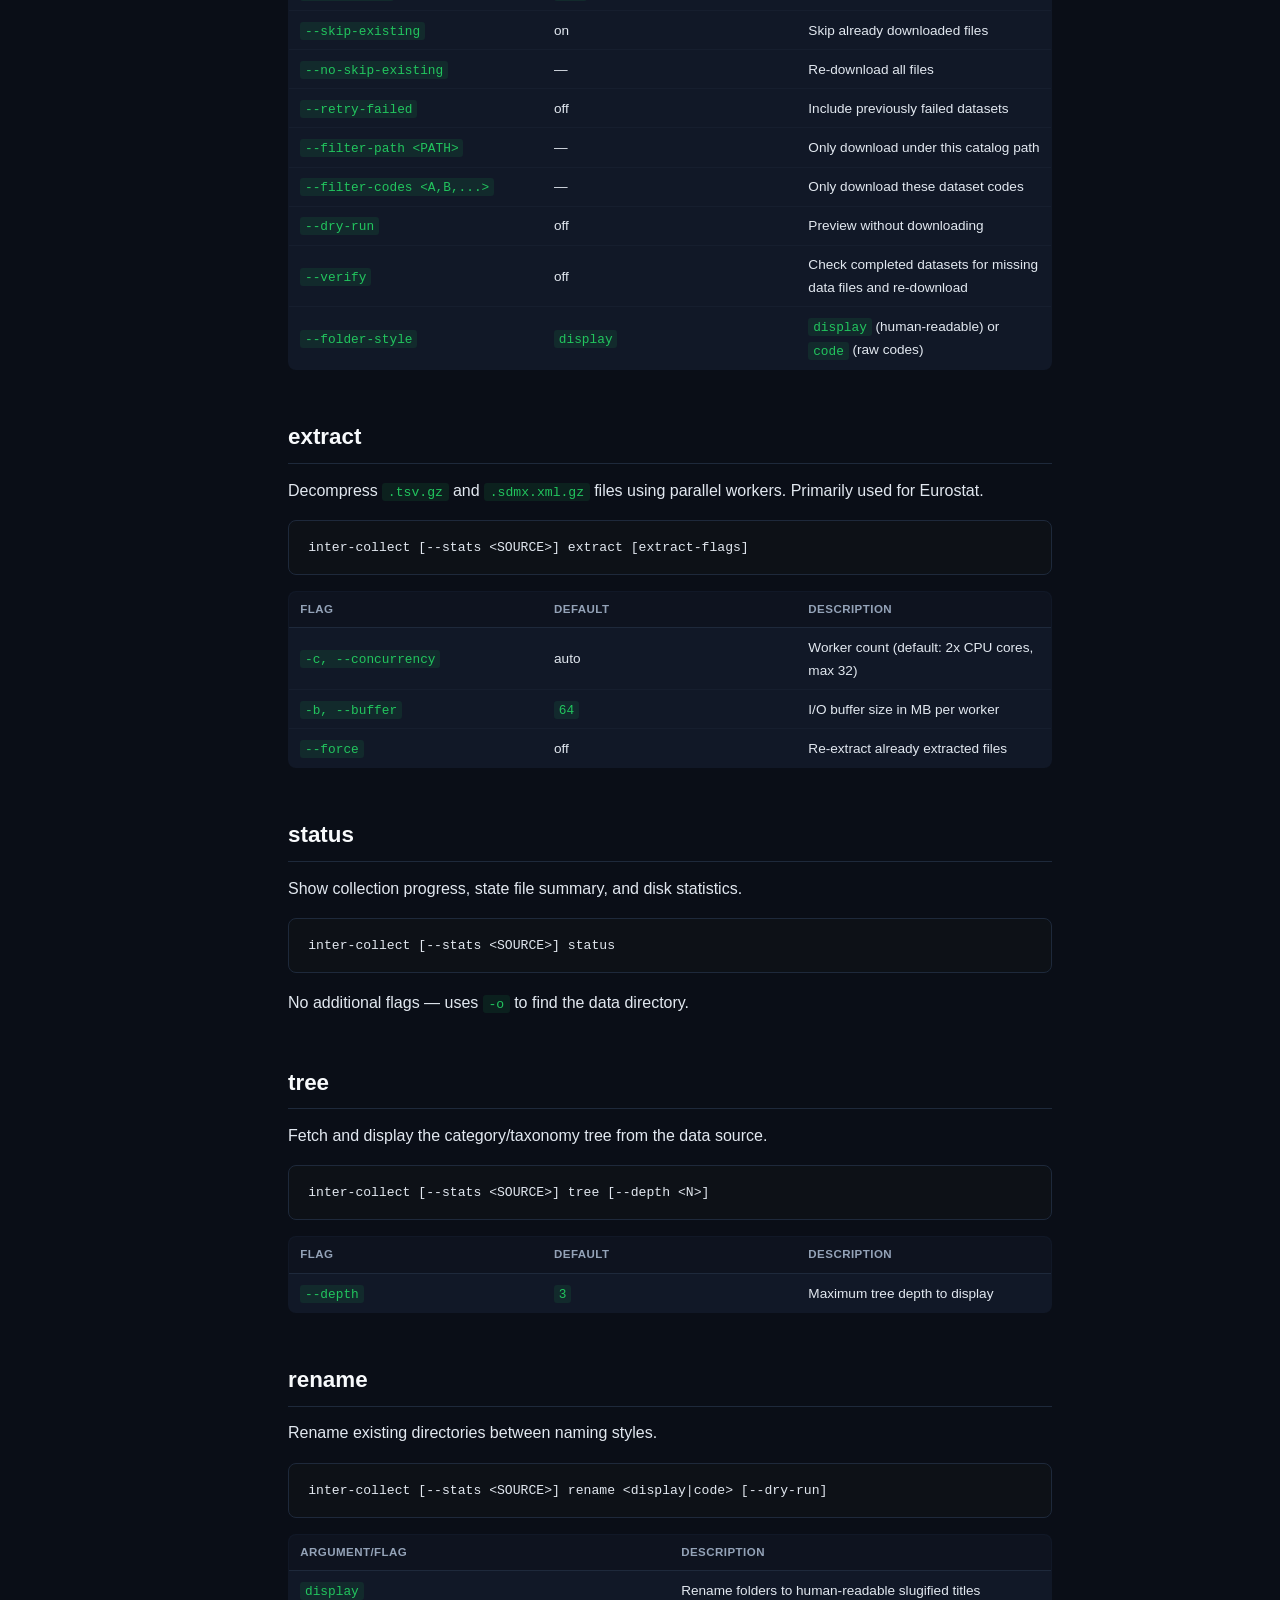
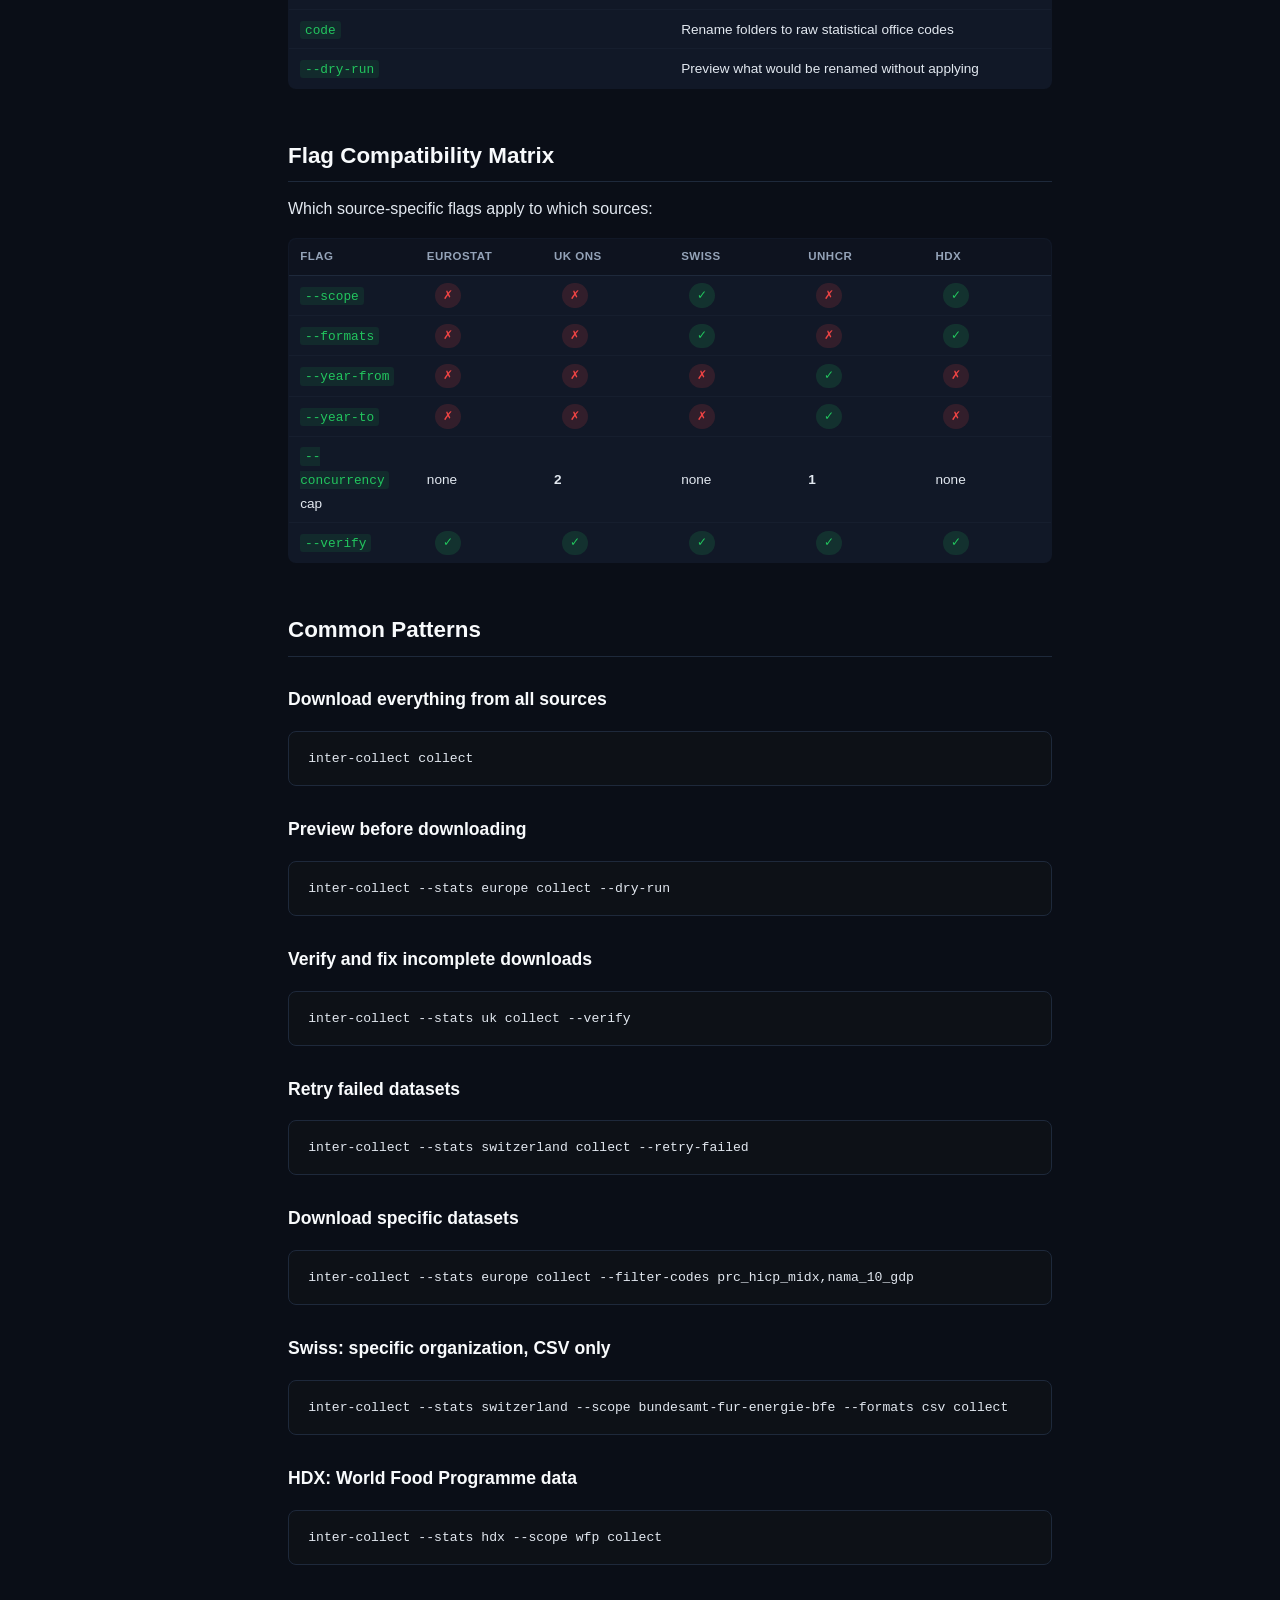
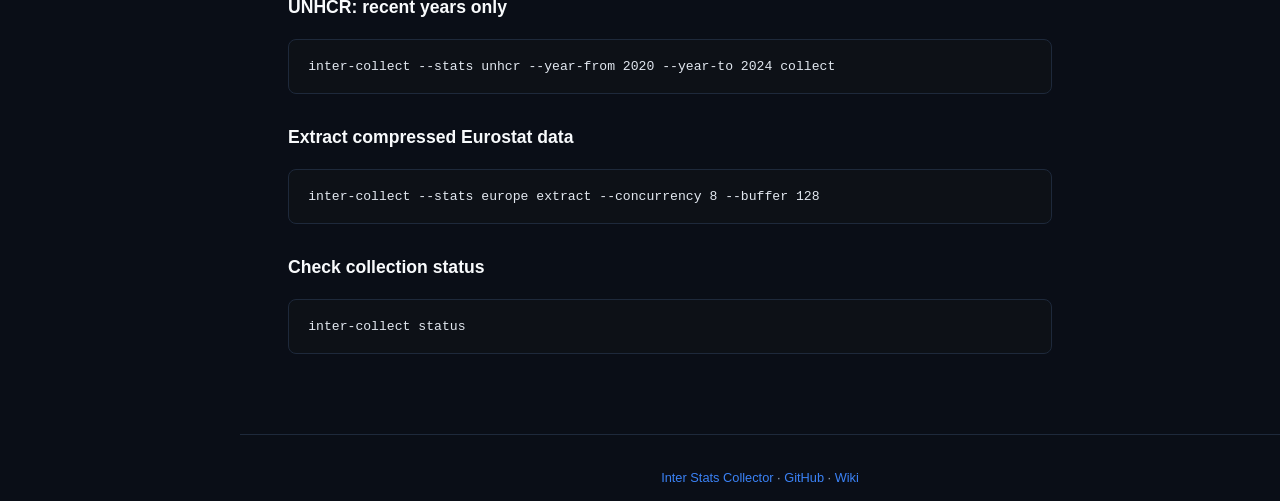
==== commit 8d4e16b8: "Unify nav bar with Docs Hub dropdown across all pages All 9 pages now have identical nav: Home · Wik" ====
--- a/docs/docs-cli.html
+++ b/docs/docs-cli.html
@@ -12,23 +12,32 @@
 
 <nav>
   <a href="./" class="logo"><span>&gt;_</span> inter-stats-collector</a>
-  <button class="burger" id="burger" aria-label="Menu" aria-label="Menu">
+  <button class="burger" id="burger" aria-label="Menu">
     <svg class="burger-icon" viewBox="0 0 24 24"><line x1="3" y1="6" x2="21" y2="6"/><line x1="3" y1="12" x2="21" y2="12"/><line x1="3" y1="18" x2="21" y2="18"/></svg>
     <svg class="close-icon" viewBox="0 0 24 24"><line x1="6" y1="6" x2="18" y2="18"/><line x1="6" y1="18" x2="18" y2="6"/></svg>
   </button>
   <div class="links" id="nav-links">
-    <a href="./" onclick="closeMobileMenu()">Home</a>
-    <a href="docs-cli.html" class="active" onclick="closeMobileMenu()">CLI Docs</a>
-    <a href="docs-eurostat.html" onclick="closeMobileMenu()">Eurostat</a>
-    <a href="docs-ons.html" onclick="closeMobileMenu()">UK ONS</a>
-    <a href="docs-swiss.html" onclick="closeMobileMenu()">Swiss</a>
-    <a href="docs-unhcr.html" onclick="closeMobileMenu()">UNHCR</a>
-    <a href="docs-hdx.html" onclick="closeMobileMenu()">HDX</a>
-    <a href="swiss-orgs.html" onclick="closeMobileMenu()">Swiss Orgs</a>
-    <a href="hdx-orgs.html" onclick="closeMobileMenu()">HDX Orgs</a>
+    <a href="./">Home</a>
+    <a href="https://github.com/compufreq/inter-stats-collector/wiki" target="_blank">Wiki</a>
+    <div class="dropdown">
+      <button class="dropdown-toggle">Docs Hub <span class="caret">&#9660;</span></button>
+      <div class="dropdown-menu">
+        <a href="docs-cli.html">CLI Reference</a>
+        <div class="dd-sep"></div>
+        <a href="docs-eurostat.html">Eurostat</a>
+        <a href="docs-ons.html">UK ONS</a>
+        <a href="docs-swiss.html">Swiss FSO</a>
+        <a href="docs-unhcr.html">UNHCR</a>
+        <a href="docs-hdx.html">HDX</a>
+        <div class="dd-sep"></div>
+        <a href="swiss-orgs.html">Swiss Organizations</a>
+        <a href="hdx-orgs.html">HDX Organizations</a>
+      </div>
+    </div>
     <a href="https://github.com/compufreq/inter-stats-collector" class="gh-btn"><svg viewBox="0 0 16 16"><path d="M8 0C3.58 0 0 3.58 0 8c0 3.54 2.29 6.53 5.47 7.59.4.07.55-.17.55-.38 0-.19-.01-.82-.01-1.49-2.01.37-2.53-.49-2.69-.94-.09-.23-.48-.94-.82-1.13-.28-.15-.68-.52-.01-.53.63-.01 1.08.58 1.23.82.72 1.21 1.87.87 2.33.66.07-.52.28-.87.51-1.07-1.78-.2-3.64-.89-3.64-3.95 0-.87.31-1.59.82-2.15-.08-.2-.36-1.02.08-2.12 0 0 .67-.21 2.2.82.64-.18 1.32-.27 2-.27.68 0 1.36.09 2 .27 1.53-1.04 2.2-.82 2.2-.82.44 1.1.16 1.92.08 2.12.51.56.82 1.27.82 2.15 0 3.07-1.87 3.75-3.65 3.95.29.25.54.73.54 1.48 0 1.07-.01 1.93-.01 2.2 0 .21.15.46.55.38A8.013 8.013 0 0016 8c0-4.42-3.58-8-8-8z"/></svg>GitHub</a>
   </div>
 </nav>
+
 
 <div class="doc-layout">
   <aside class="sidebar">
--- a/docs/docs.css
+++ b/docs/docs.css
@@ -8,6 +8,12 @@
 nav a.logo{color:var(--text-bright);text-decoration:none;font-weight:700;font-size:1.1rem;display:flex;align-items:center;gap:.5rem}nav a.logo span{color:var(--accent)}
 nav .links{display:flex;gap:1.5rem;align-items:center}nav .links a{color:var(--text-dim);text-decoration:none;font-size:.9rem;transition:color .2s}nav .links a:hover{color:var(--text-bright)}nav .links a.active{color:var(--accent)}
 .gh-btn{display:inline-flex;align-items:center;gap:.4rem;padding:.5rem 1rem;background:var(--bg-card);border:1px solid var(--border);border-radius:var(--rs);color:var(--text)!important;font-size:.85rem;transition:all .2s}.gh-btn:hover{background:rgba(26,35,50,1);border-color:var(--accent)}.gh-btn svg{width:18px;height:18px;fill:currentColor}
+/* Dropdown */
+.dropdown{position:relative}.dropdown-toggle{cursor:pointer;color:var(--text-dim);font-size:.9rem;text-decoration:none;transition:color .2s;background:none;border:none;font-family:inherit;display:flex;align-items:center;gap:.3rem;padding:0}.dropdown-toggle:hover{color:var(--text-bright)}.dropdown-toggle .caret{font-size:.6rem;transition:transform .2s}
+.dropdown-menu{display:none;position:absolute;top:calc(100% + .5rem);left:50%;transform:translateX(-50%);background:var(--bg-card);border:1px solid var(--border);border-radius:var(--rs);padding:.4rem 0;min-width:200px;box-shadow:0 8px 32px rgba(0,0,0,.4);z-index:200}
+.dropdown:hover .dropdown-menu{display:block}.dropdown:hover .dropdown-toggle .caret{transform:rotate(180deg)}
+.dropdown-menu a{display:block;padding:.4rem 1rem;color:var(--text-dim);text-decoration:none;font-size:.85rem;transition:all .15s;white-space:nowrap}.dropdown-menu a:hover{color:var(--text-bright);background:rgba(255,255,255,.03)}
+.dropdown-menu .dd-sep{height:1px;background:var(--border);margin:.3rem .8rem}
 .burger{display:none;background:none;border:none;cursor:pointer;padding:.4rem}.burger svg{width:24px;height:24px;stroke:var(--text);stroke-width:2;fill:none}.burger .close-icon{display:none}.burger.open .burger-icon{display:none}.burger.open .close-icon{display:block}
 
 /* Layout */
@@ -66,6 +72,10 @@
   .mobile-overlay a:hover{color:var(--text-bright)}
   .mobile-overlay .gh-btn{font-size:1.1rem;padding:.8rem 1.8rem}
   nav .links{display:none}
+  .dropdown-menu{position:static;transform:none;display:block;background:none;border:none;box-shadow:none;padding:0;min-width:0}
+  .dropdown-menu a{padding:.2rem 0;font-size:1.1rem;text-align:center}
+  .dropdown-toggle{display:none}
+  .dropdown-menu .dd-sep{display:none}
   .sidebar{display:none;width:280px;z-index:150}
   .sidebar.open{display:block}
   .doc-content{margin-left:0;padding:1.5rem 1.2rem 3rem}
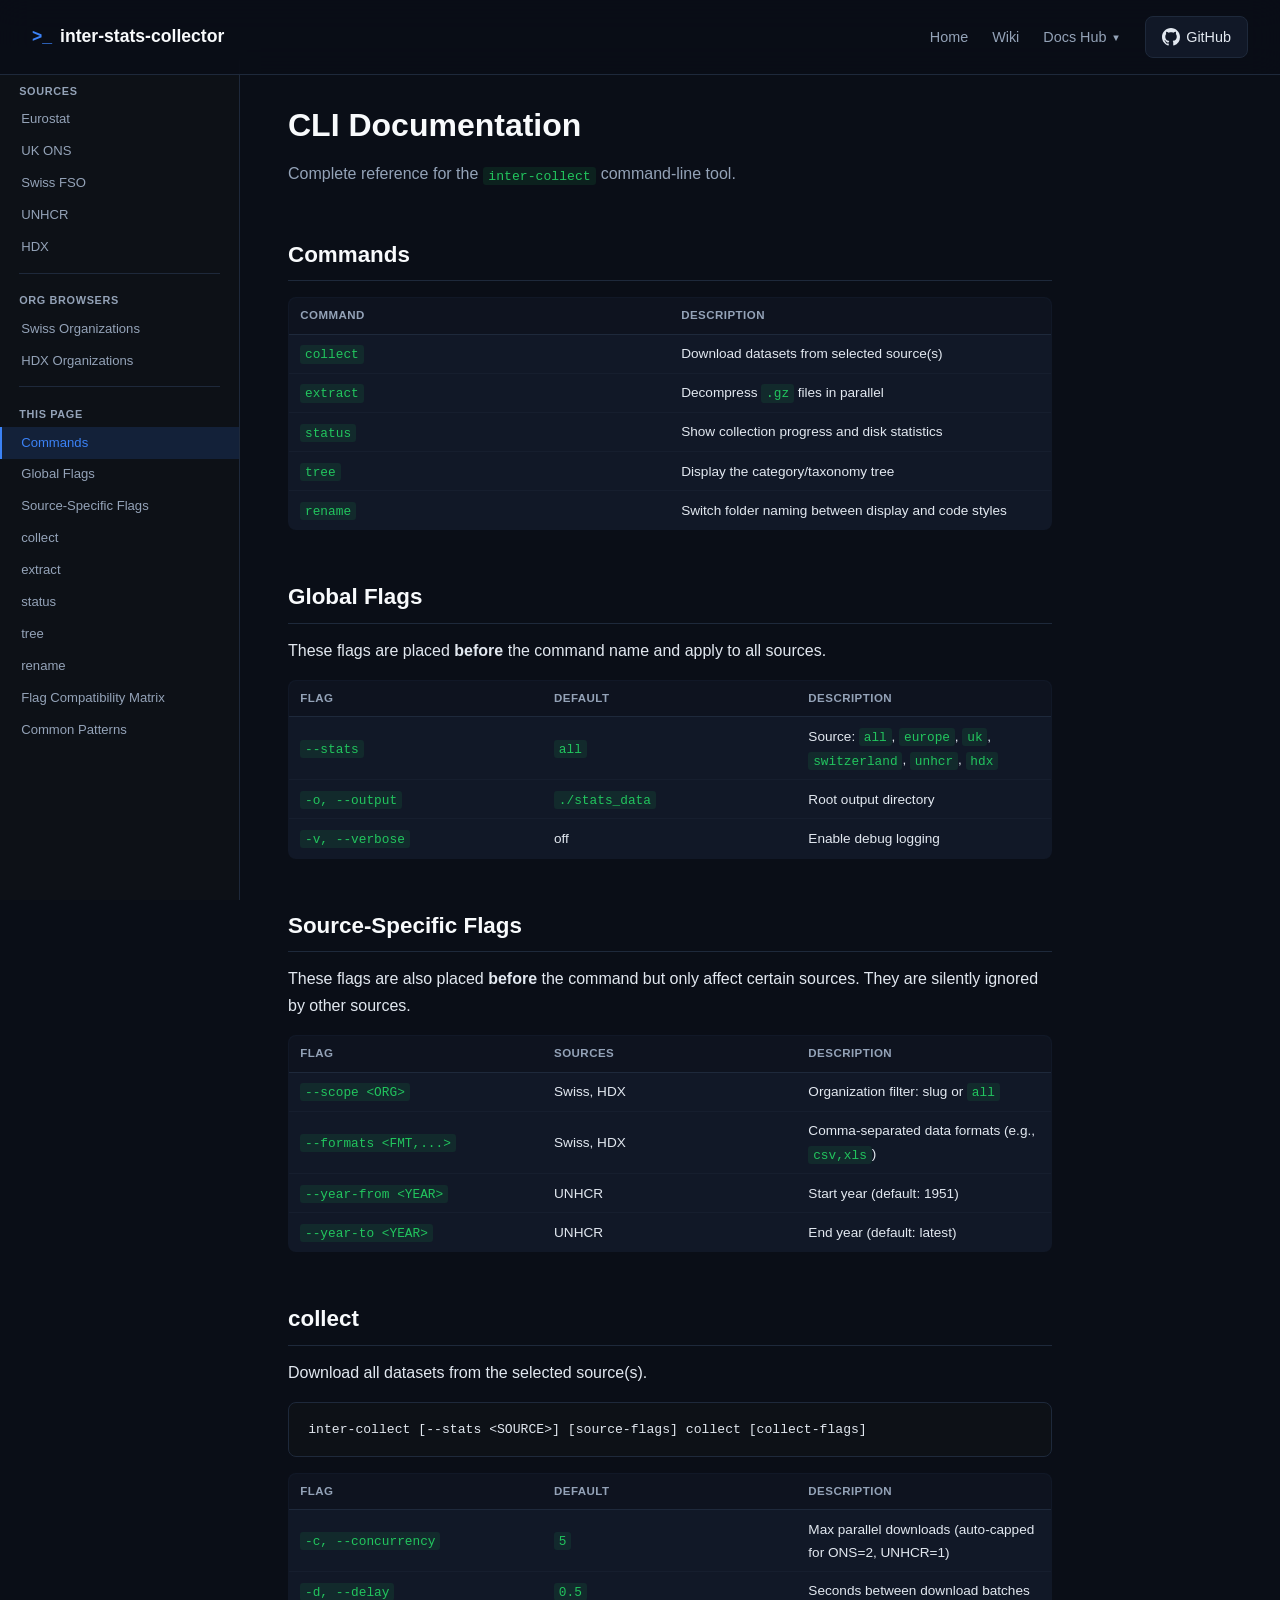
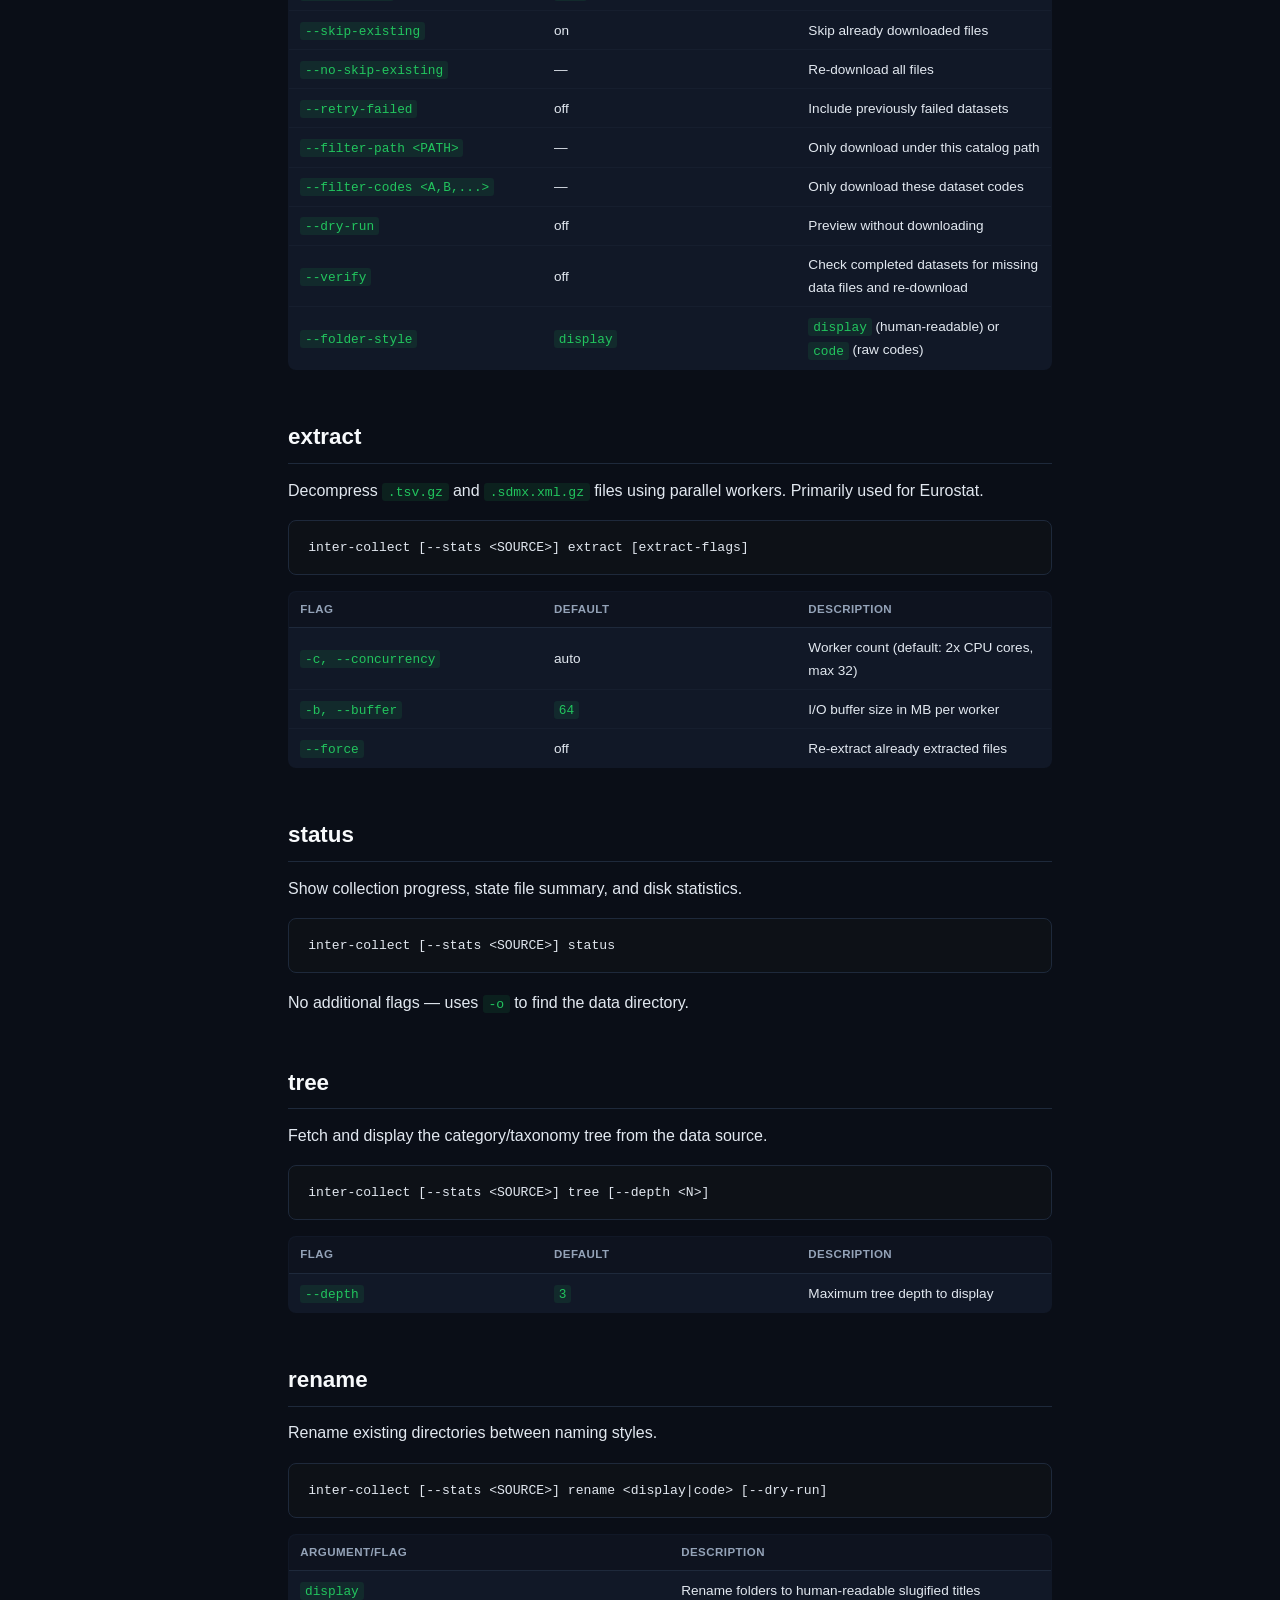
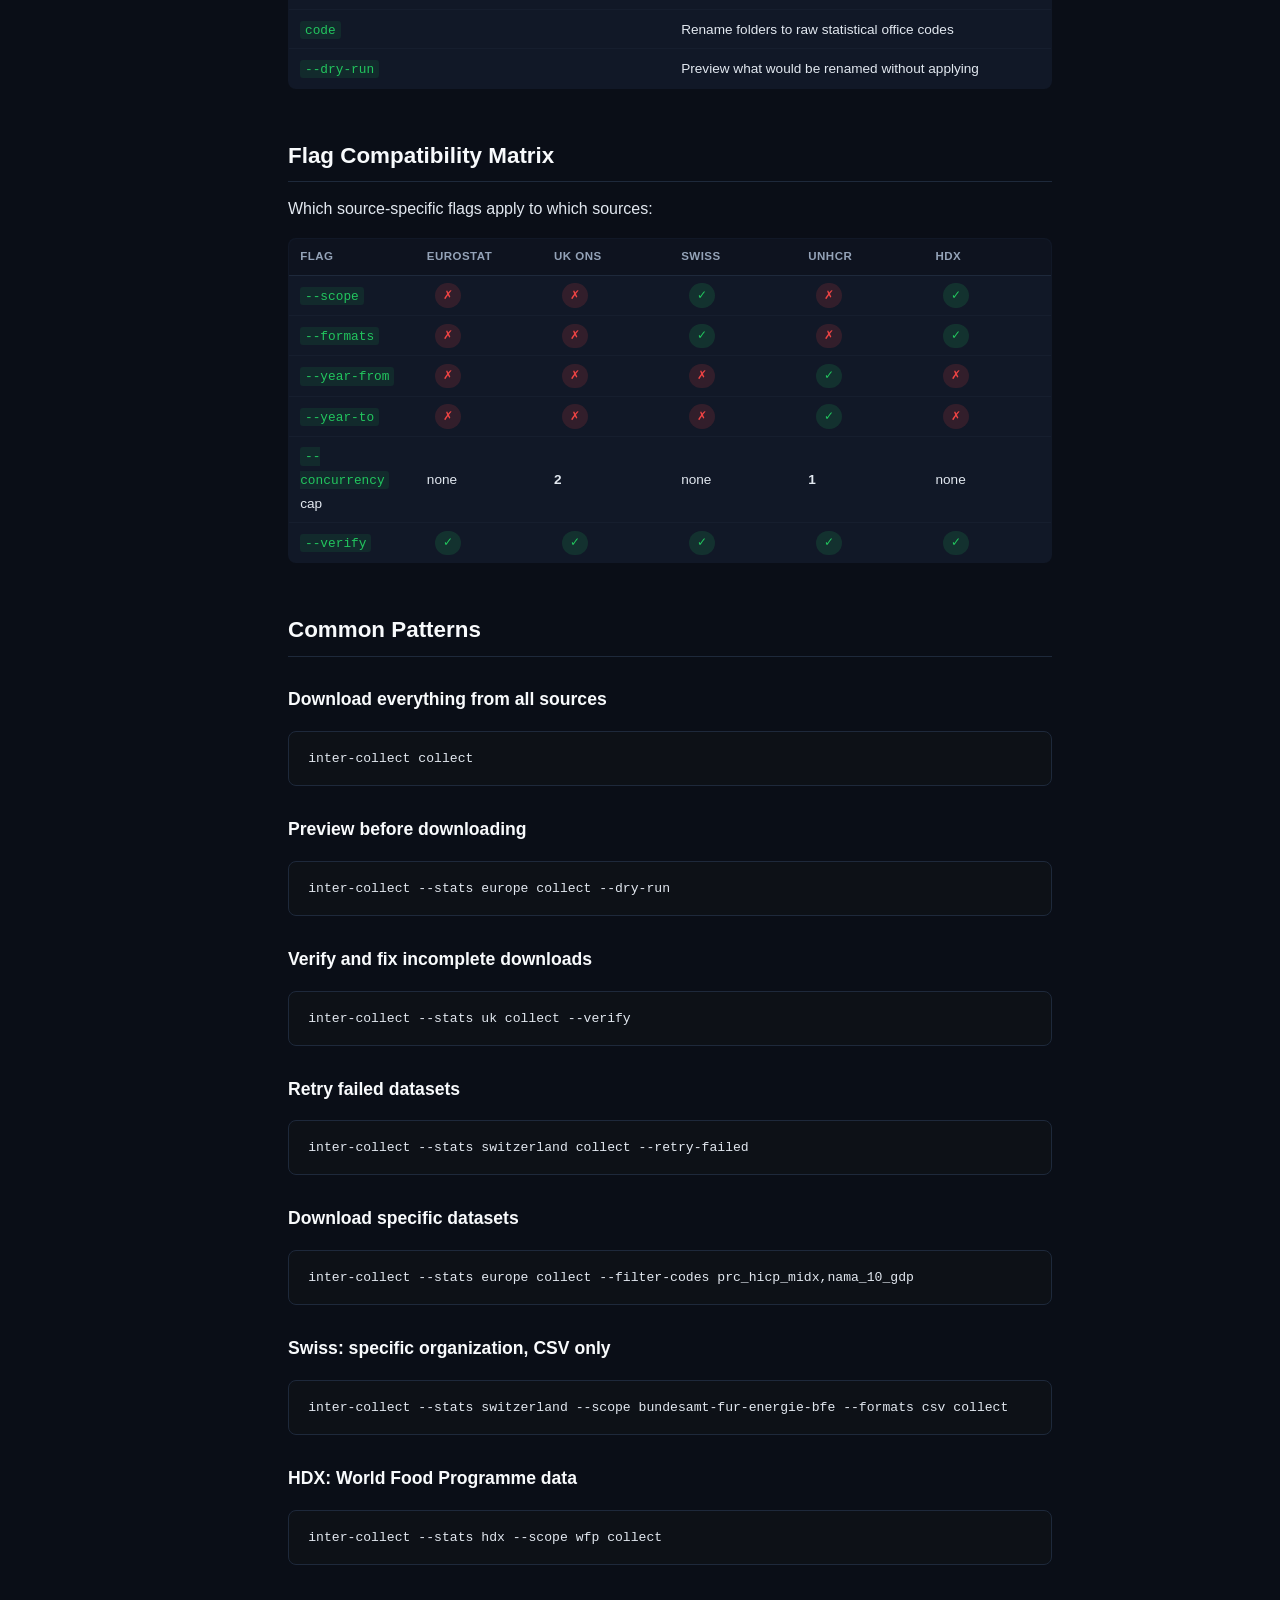
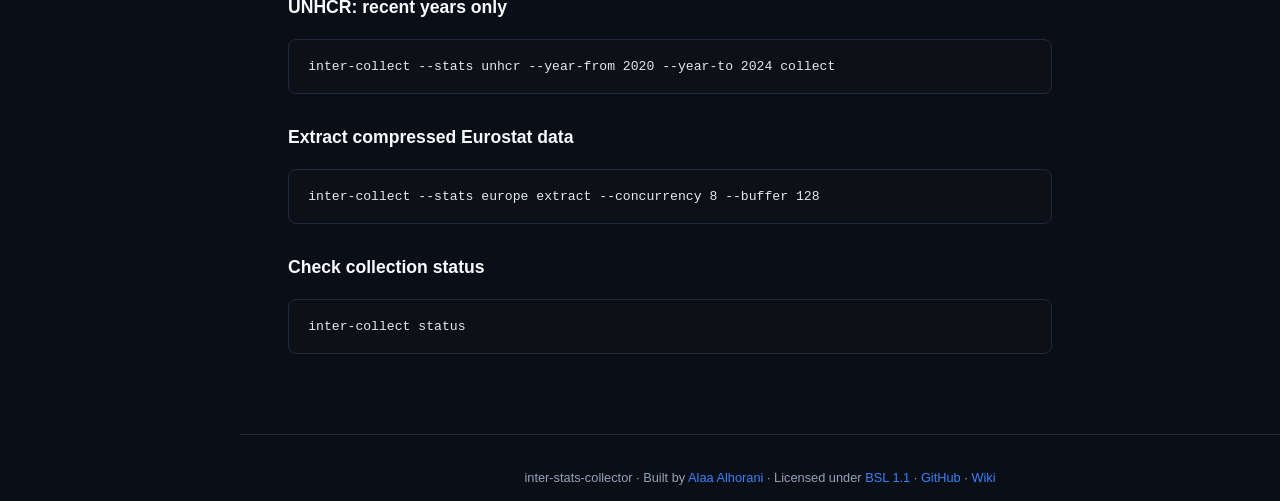
==== commit 1a5cfb10: "Unify footer across all pages: inter-stats-collector · Built by · BSL 1.1 · GitHub · Wiki Co-Authore" ====
--- a/docs/docs-cli.html
+++ b/docs/docs-cli.html
@@ -195,7 +195,7 @@
 </div>
 
 <footer>
-  <a href="./">Inter Stats Collector</a> &middot; <a href="https://github.com/compufreq/inter-stats-collector">GitHub</a> &middot; <a href="https://github.com/compufreq/inter-stats-collector/wiki">Wiki</a>
+  <p>inter-stats-collector &middot; Built by <a href="https://github.com/compufreq">Alaa Alhorani</a> &middot; Licensed under <a href="https://github.com/compufreq/inter-stats-collector/blob/main/LICENSE">BSL 1.1</a> &middot; <a href="https://github.com/compufreq/inter-stats-collector">GitHub</a> &middot; <a href="https://github.com/compufreq/inter-stats-collector/wiki">Wiki</a></p>
 </footer>
 
 <button class="sidebar-toggle" aria-label="Toggle sidebar">&#9776;</button>
--- a/docs/docs.css
+++ b/docs/docs.css
@@ -10,7 +10,8 @@
 .gh-btn{display:inline-flex;align-items:center;gap:.4rem;padding:.5rem 1rem;background:var(--bg-card);border:1px solid var(--border);border-radius:var(--rs);color:var(--text)!important;font-size:.85rem;transition:all .2s}.gh-btn:hover{background:rgba(26,35,50,1);border-color:var(--accent)}.gh-btn svg{width:18px;height:18px;fill:currentColor}
 /* Dropdown */
 .dropdown{position:relative}.dropdown-toggle{cursor:pointer;color:var(--text-dim);font-size:.9rem;text-decoration:none;transition:color .2s;background:none;border:none;font-family:inherit;display:flex;align-items:center;gap:.3rem;padding:0}.dropdown-toggle:hover{color:var(--text-bright)}.dropdown-toggle .caret{font-size:.6rem;transition:transform .2s}
-.dropdown-menu{display:none;position:absolute;top:calc(100% + .5rem);left:50%;transform:translateX(-50%);background:var(--bg-card);border:1px solid var(--border);border-radius:var(--rs);padding:.4rem 0;min-width:200px;box-shadow:0 8px 32px rgba(0,0,0,.4);z-index:200}
+.dropdown-menu{display:none;position:absolute;top:100%;left:50%;transform:translateX(-50%);background:var(--bg-card);border:1px solid var(--border);border-radius:var(--rs);padding:.4rem 0;min-width:200px;box-shadow:0 8px 32px rgba(0,0,0,.4);z-index:200;padding-top:.6rem}
+.dropdown-menu::before{content:'';position:absolute;top:-1rem;left:0;right:0;height:1rem}
 .dropdown:hover .dropdown-menu{display:block}.dropdown:hover .dropdown-toggle .caret{transform:rotate(180deg)}
 .dropdown-menu a{display:block;padding:.4rem 1rem;color:var(--text-dim);text-decoration:none;font-size:.85rem;transition:all .15s;white-space:nowrap}.dropdown-menu a:hover{color:var(--text-bright);background:rgba(255,255,255,.03)}
 .dropdown-menu .dd-sep{height:1px;background:var(--border);margin:.3rem .8rem}
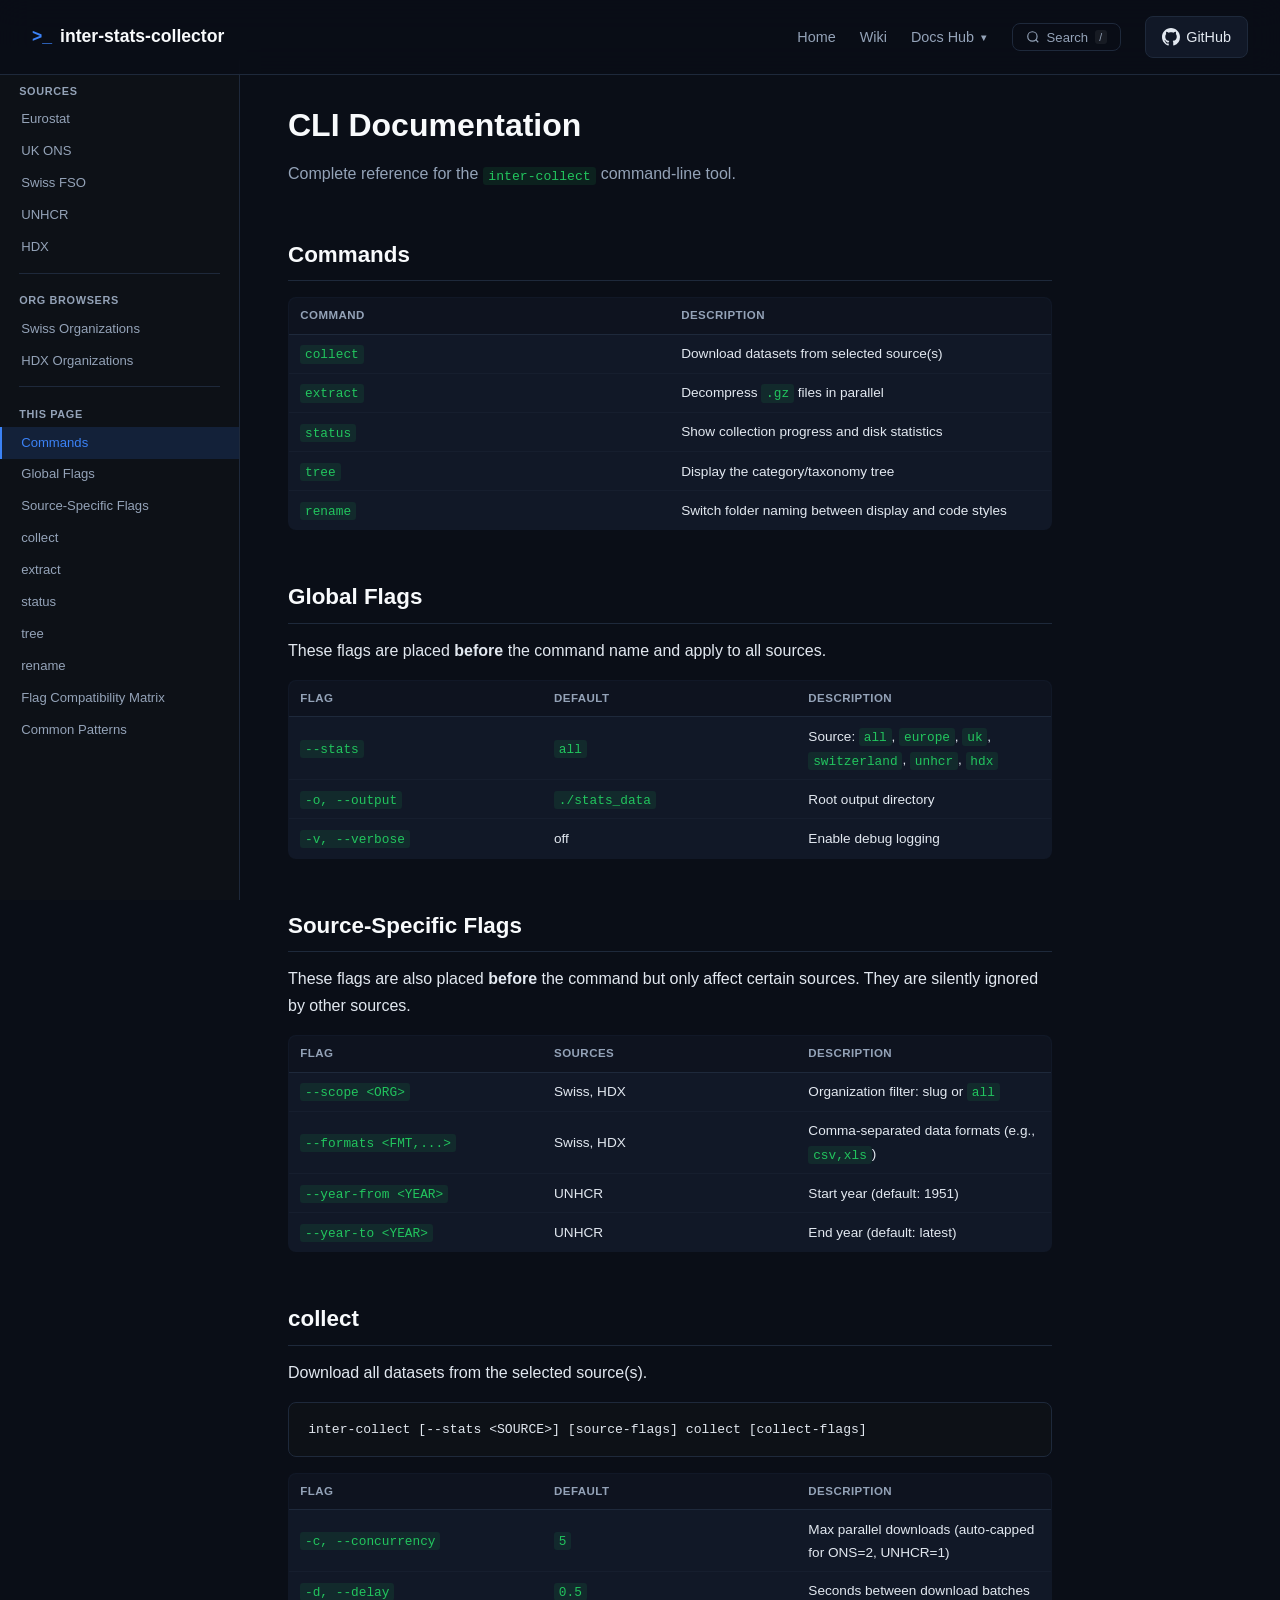
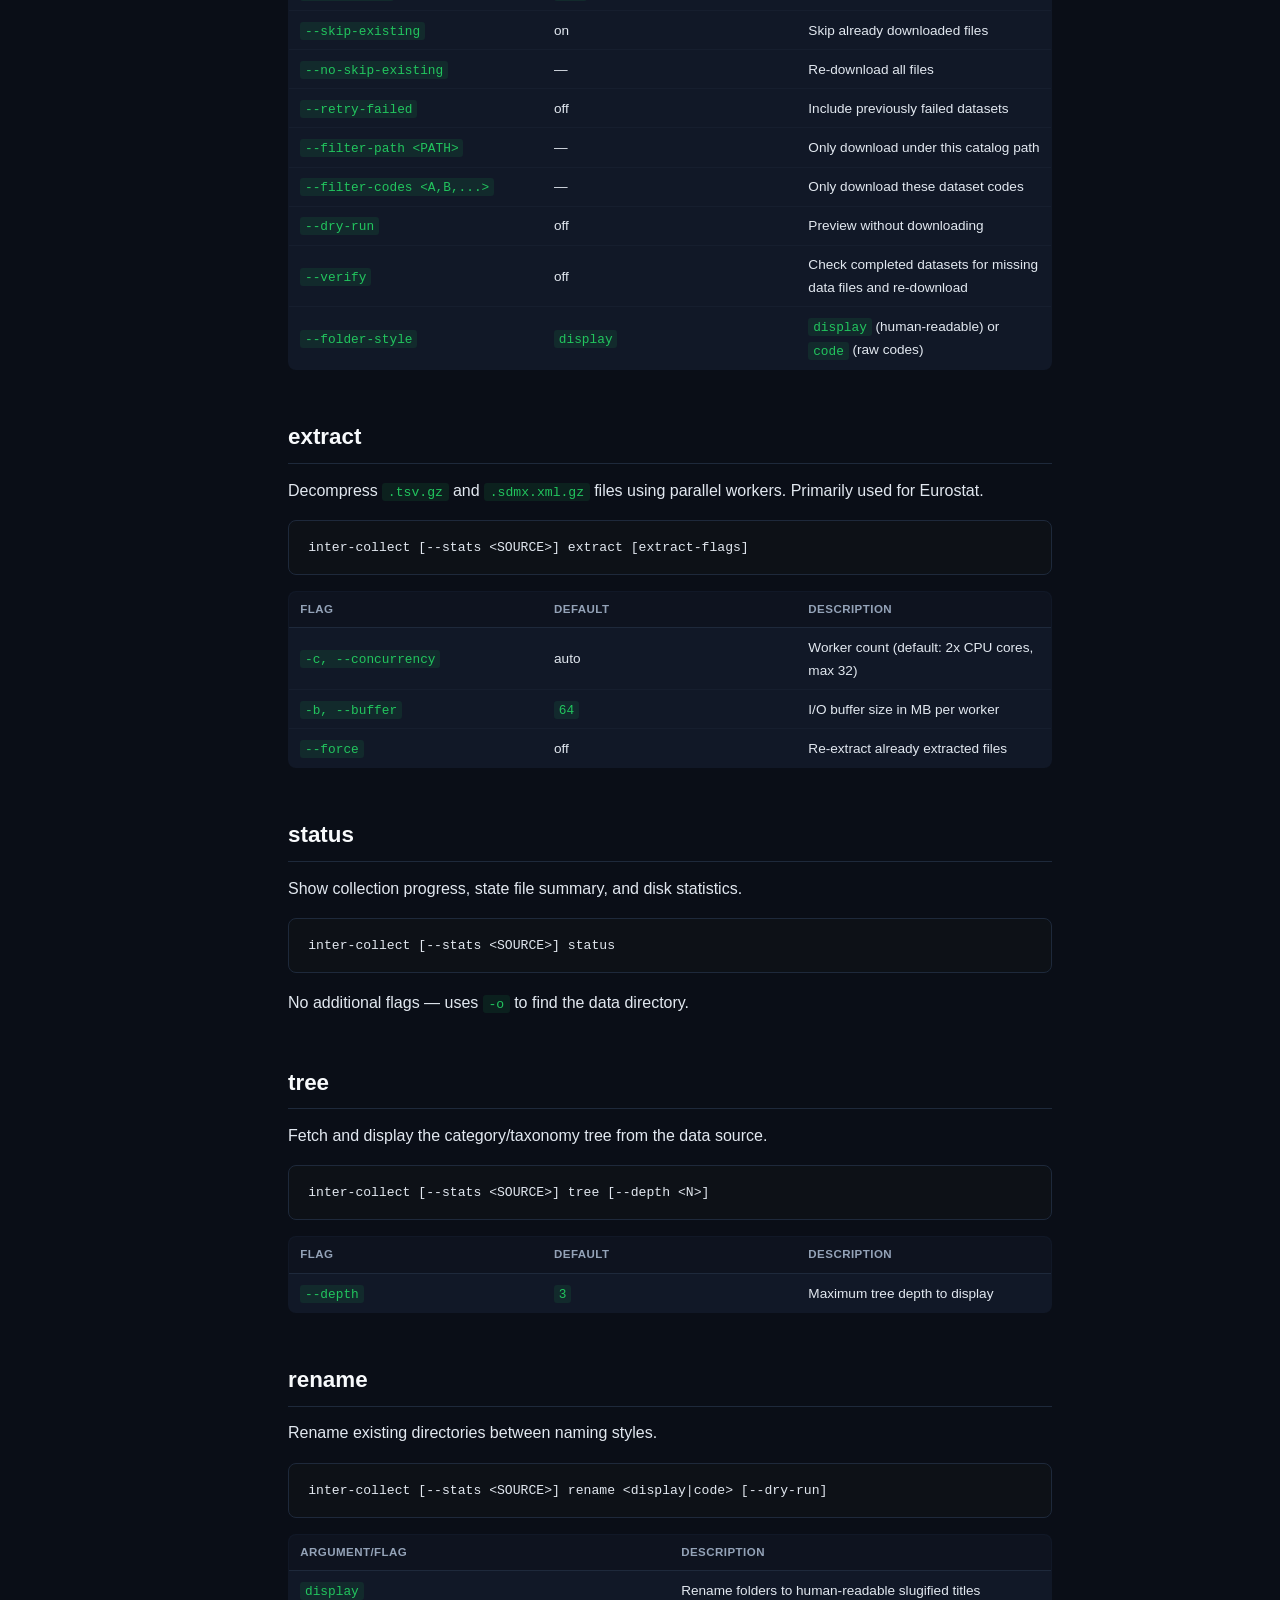
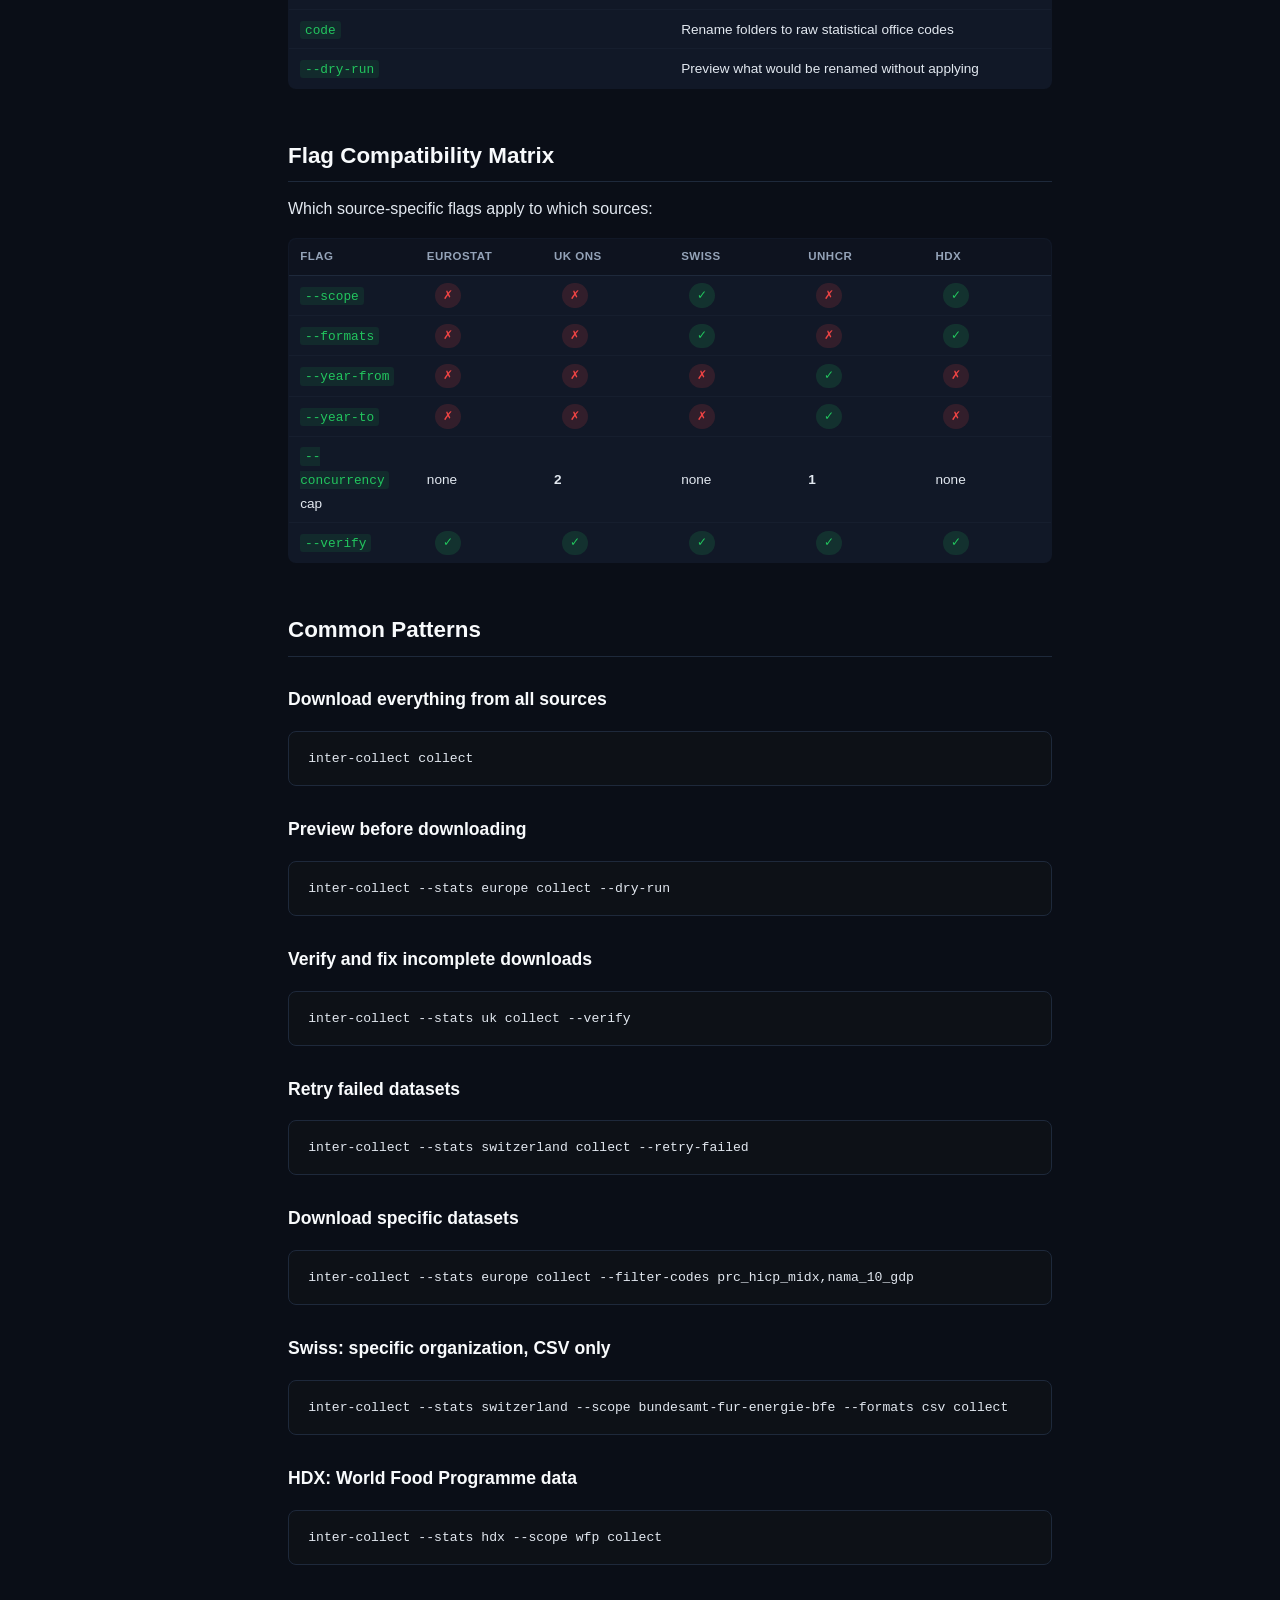
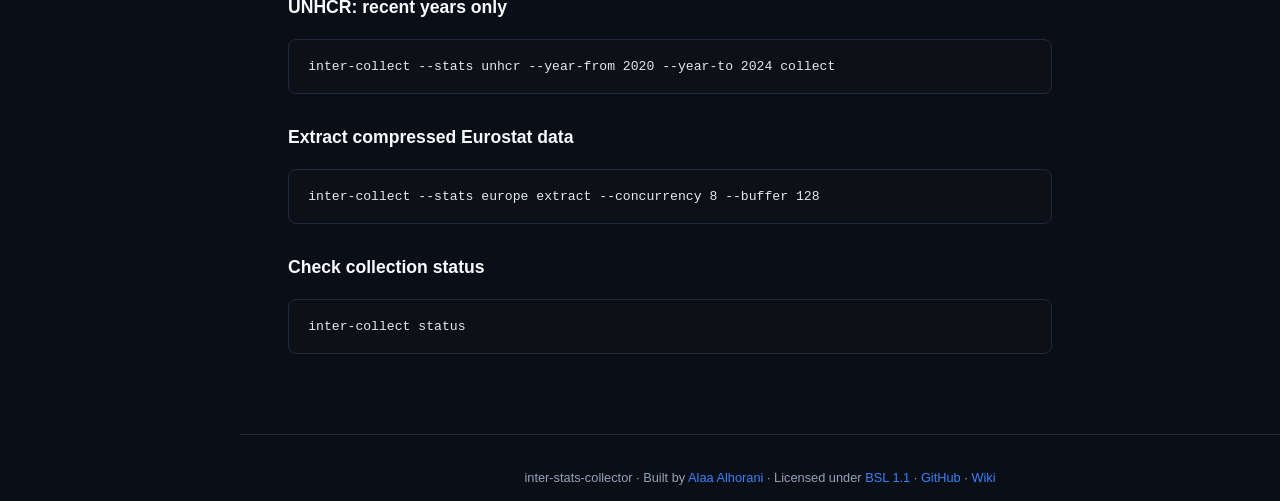
==== commit 36421618: "Complete SEO optimization across all pages Added to all 8 non-index pages: - Open Graph tags (og:typ" ====
--- a/docs/docs-cli.html
+++ b/docs/docs-cli.html
@@ -4,9 +4,37 @@
   <meta charset="UTF-8">
   <meta name="viewport" content="width=device-width, initial-scale=1.0">
   <title>CLI Documentation — Inter Stats Collector</title>
-  <meta name="description" content="Complete CLI reference for inter-collect: all commands, flags, and source-specific options.">
+  <meta name="description" content="Complete CLI reference for inter-collect: all commands, flags, source-specific options, and the flag compatibility matrix across 5 data sources.">
   <link rel="canonical" href="https://compufreq.github.io/inter-stats-collector/docs-cli.html">
   <link rel="stylesheet" href="docs.css">
+  <meta property="og:type" content="website">
+  <meta property="og:title" content="CLI Documentation — Inter Stats Collector">
+  <meta property="og:description" content="Complete CLI reference for inter-collect: all commands, flags, source-specific options, and the flag compatibility matrix across 5 data sources.">
+  <meta property="og:url" content="https://compufreq.github.io/inter-stats-collector/docs-cli.html">
+  <meta property="og:site_name" content="Inter Stats Collector">
+  <meta name="twitter:card" content="summary">
+  <meta name="twitter:title" content="CLI Documentation — Inter Stats Collector">
+  <meta name="twitter:description" content="Complete CLI reference for inter-collect: all commands, flags, source-specific options, and the flag compatibility matrix across 5 data sources.">
+  <meta name="keywords" content="inter-collect CLI, command line, statistical data download, bulk data collector, Eurostat, ONS, UNHCR, HDX">
+  <meta name="robots" content="index, follow">
+  <script type="application/ld+json">
+  {
+    "@context": "https://schema.org",
+    "@type": "TechArticle",
+    "name": "Inter Stats Collector CLI Reference",
+    "description": "Complete CLI reference for inter-collect: all commands, flags, source-specific options, and the flag compatibility matrix across 5 data sources.",
+    "url": "https://compufreq.github.io/inter-stats-collector/docs-cli.html",
+    "isPartOf": {
+      "@type": "WebSite",
+      "name": "Inter Stats Collector",
+      "url": "https://compufreq.github.io/inter-stats-collector/"
+    },
+    "author": {
+      "@type": "Person",
+      "name": "Alaa Alhorani"
+    }
+  }
+  </script>
 </head>
 <body>
 
--- a/docs/docs.css
+++ b/docs/docs.css
@@ -15,6 +15,26 @@
 .dropdown:hover .dropdown-menu{display:block}.dropdown:hover .dropdown-toggle .caret{transform:rotate(180deg)}
 .dropdown-menu a{display:block;padding:.4rem 1rem;color:var(--text-dim);text-decoration:none;font-size:.85rem;transition:all .15s;white-space:nowrap}.dropdown-menu a:hover{color:var(--text-bright);background:rgba(255,255,255,.03)}
 .dropdown-menu .dd-sep{height:1px;background:var(--border);margin:.3rem .8rem}
+/* Search */
+.search-trigger{background:none;border:1px solid var(--border);border-radius:var(--rs);color:var(--text-dim);padding:.35rem .8rem;font-size:.82rem;cursor:pointer;display:flex;align-items:center;gap:.4rem;transition:all .2s;font-family:inherit}.search-trigger:hover{border-color:var(--accent);color:var(--text-bright)}.search-trigger kbd{font-size:.65rem;background:rgba(255,255,255,.06);padding:.1rem .3rem;border-radius:3px;font-family:inherit}
+.search-modal{display:none;position:fixed;top:0;left:0;width:100vw;height:100vh;background:rgba(0,0,0,.6);z-index:10000;justify-content:center;padding-top:min(15vh,120px)}
+.search-modal.open{display:flex}
+.search-box-wrap{width:90%;max-width:600px;max-height:70vh;background:var(--bg-card);border:1px solid var(--border);border-radius:var(--r);overflow:hidden;display:flex;flex-direction:column;box-shadow:0 20px 60px rgba(0,0,0,.5)}
+.search-input-wrap{display:flex;align-items:center;padding:.8rem 1rem;border-bottom:1px solid var(--border);gap:.6rem}
+.search-input-wrap svg{width:18px;height:18px;stroke:var(--text-dim);fill:none;stroke-width:2;flex-shrink:0}
+.search-input{flex:1;background:none;border:none;color:var(--text-bright);font-size:1rem;outline:none;font-family:inherit}.search-input::placeholder{color:var(--text-dim)}
+.search-close{background:none;border:none;color:var(--text-dim);cursor:pointer;font-size:.75rem;padding:.2rem .5rem;border-radius:4px;background:rgba(255,255,255,.05)}.search-close:hover{color:var(--text-bright)}
+.search-results{overflow-y:auto;padding:.4rem 0;flex:1}
+.search-empty{padding:2rem;text-align:center;color:var(--text-dim);font-size:.9rem}
+.search-result{display:block;padding:.6rem 1rem;text-decoration:none;border-bottom:1px solid rgba(30,41,59,.3);transition:background .1s;cursor:pointer}.search-result:hover{background:rgba(59,130,246,.08)}
+.search-result .sr-page{font-size:.7rem;color:var(--accent);text-transform:uppercase;letter-spacing:.04em;margin-bottom:.1rem}
+.search-result .sr-heading{font-size:.9rem;color:var(--text-bright);font-weight:600;margin-bottom:.2rem}
+.search-result .sr-text{font-size:.78rem;color:var(--text-dim);line-height:1.4;display:-webkit-box;-webkit-line-clamp:2;-webkit-box-orient:vertical;overflow:hidden}
+.search-result mark{background:rgba(59,130,246,.25);color:var(--text-bright);border-radius:2px;padding:0 .1rem}
+.search-hint{padding:.5rem 1rem;font-size:.72rem;color:var(--text-dim);border-top:1px solid var(--border);text-align:center}
+.search-fab{display:none;position:fixed;bottom:1.5rem;left:1.5rem;z-index:200;width:48px;height:48px;border-radius:50%;background:var(--accent);border:none;cursor:pointer;box-shadow:0 4px 16px rgba(59,130,246,.4);color:#fff;align-items:center;justify-content:center}
+.search-fab svg{width:22px;height:22px;stroke:#fff;fill:none;stroke-width:2}
+
 .burger{display:none;background:none;border:none;cursor:pointer;padding:.4rem}.burger svg{width:24px;height:24px;stroke:var(--text);stroke-width:2;fill:none}.burger .close-icon{display:none}.burger.open .burger-icon{display:none}.burger.open .close-icon{display:block}
 
 /* Layout */
@@ -77,6 +97,8 @@
   .dropdown-menu a{padding:.2rem 0;font-size:1.1rem;text-align:center}
   .dropdown-toggle{display:none}
   .dropdown-menu .dd-sep{display:none}
+  .search-trigger{display:none}
+  .search-fab{display:flex}
   .sidebar{display:none;width:280px;z-index:150}
   .sidebar.open{display:block}
   .doc-content{margin-left:0;padding:1.5rem 1.2rem 3rem}
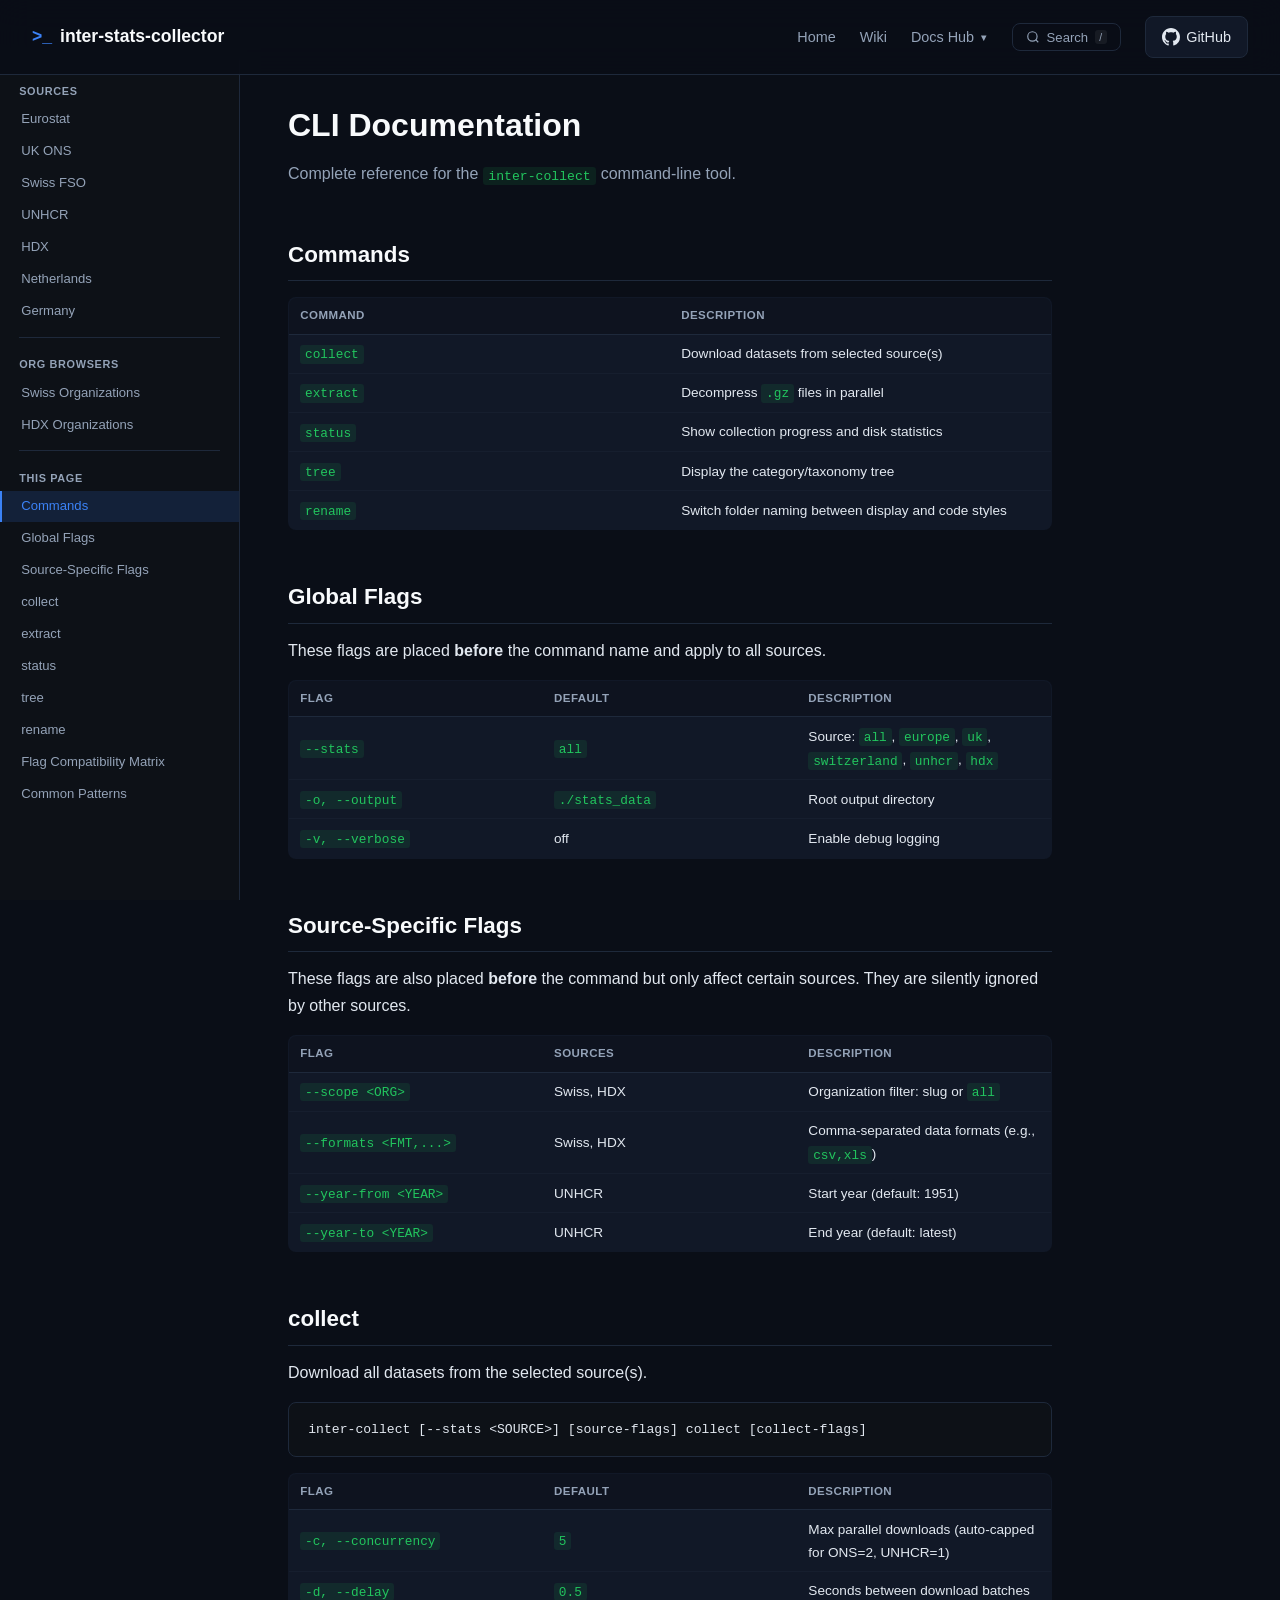
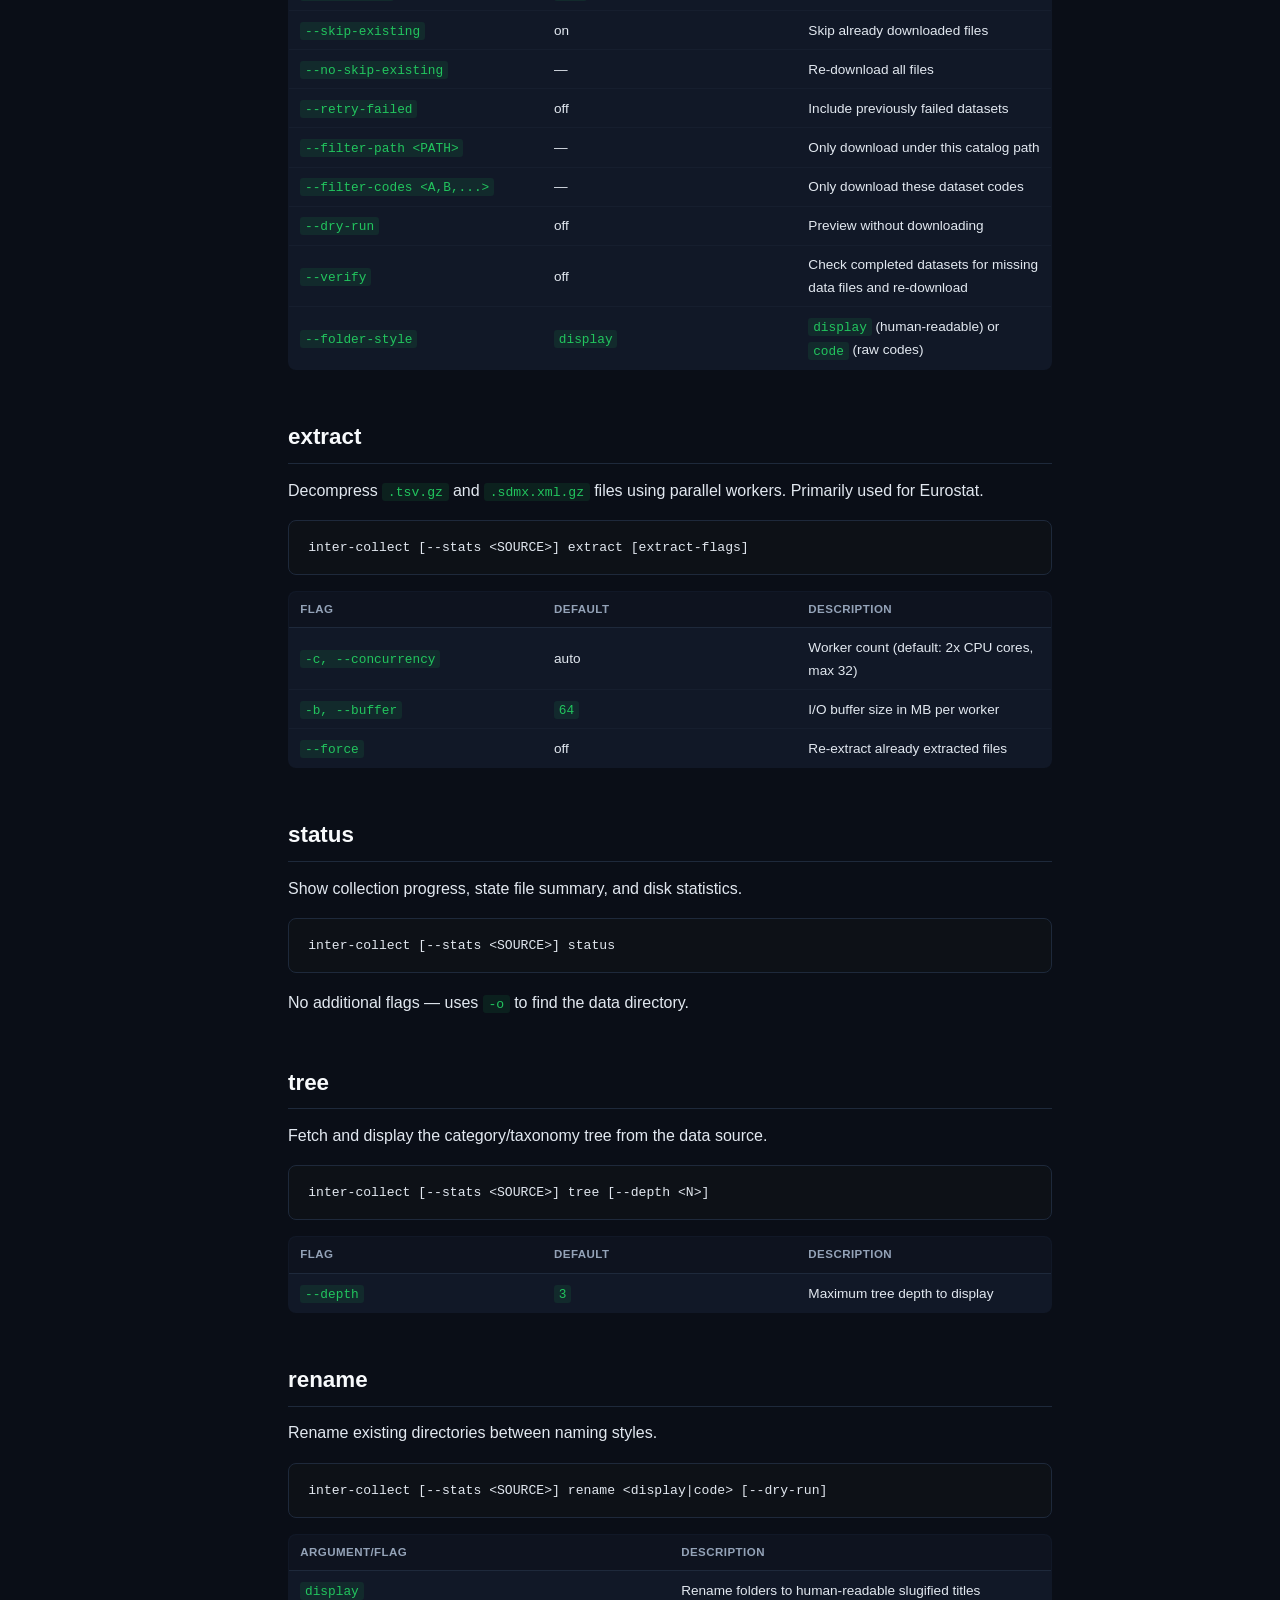
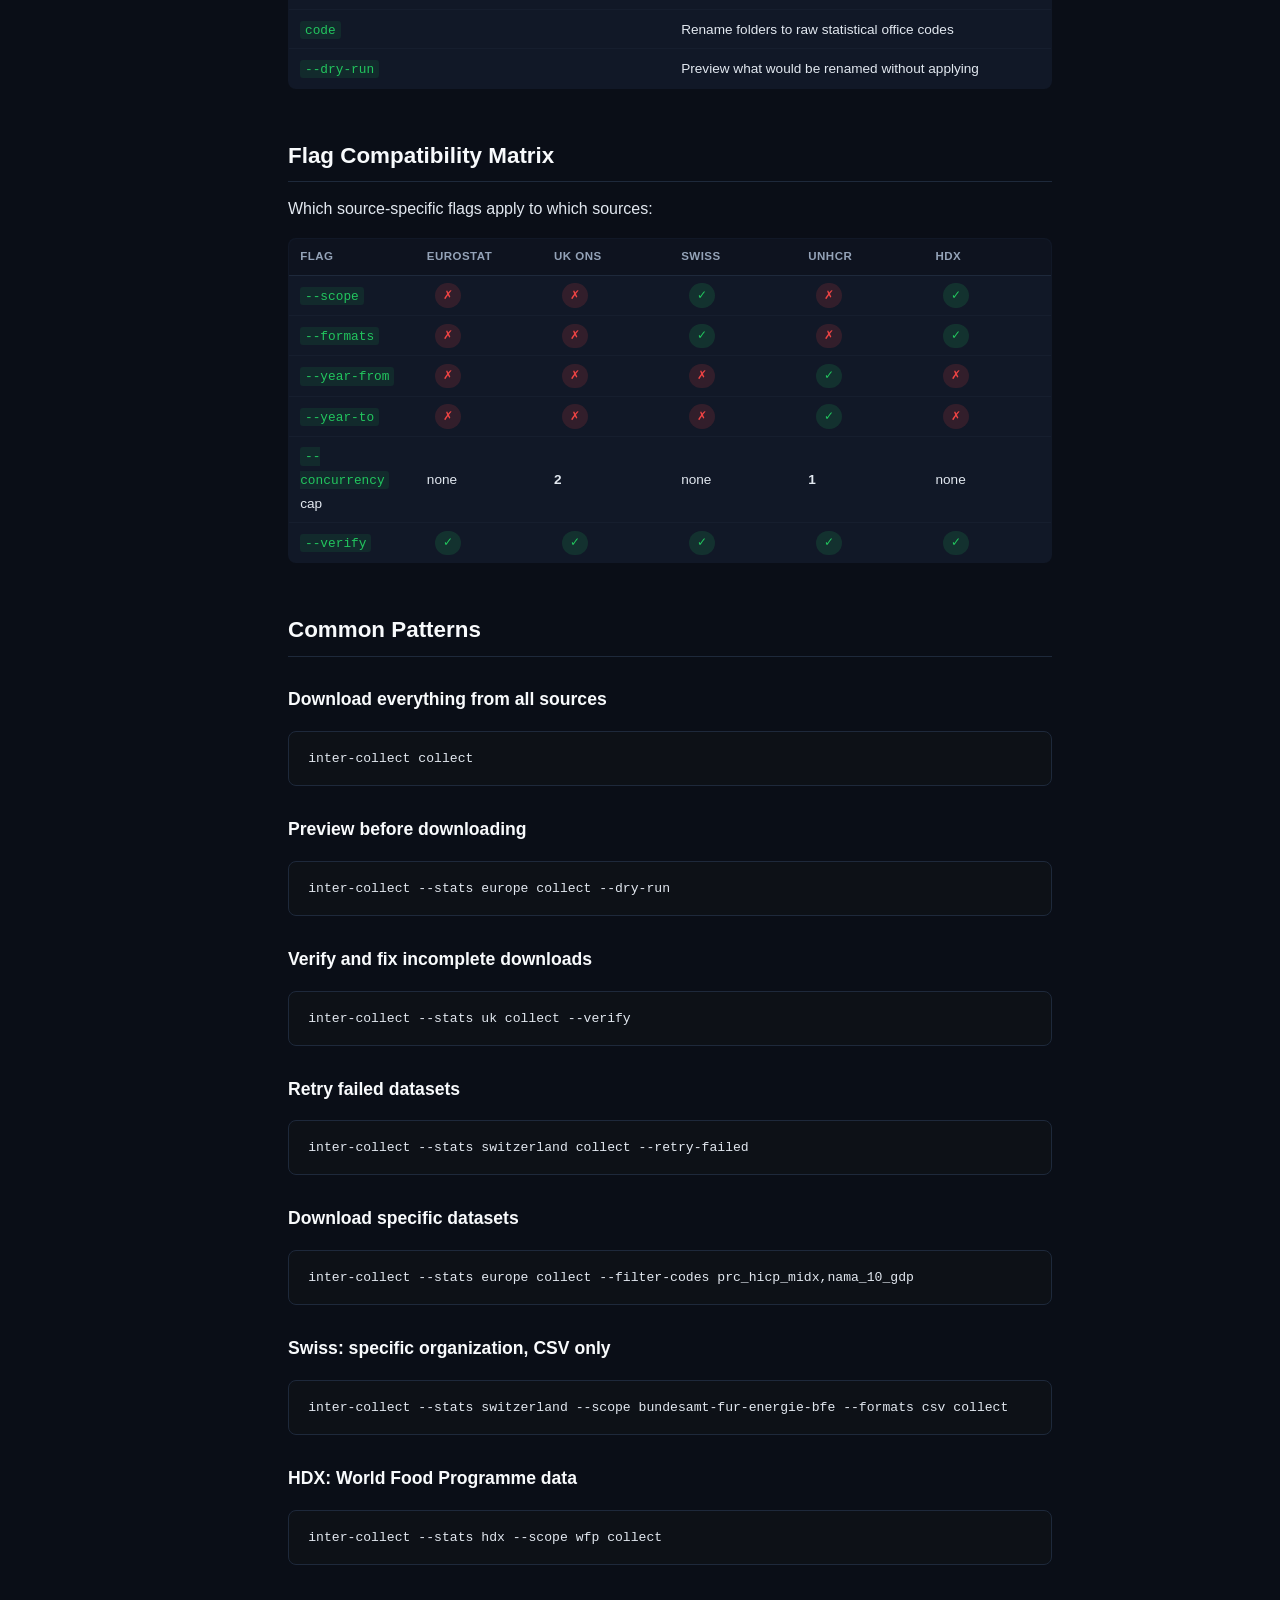
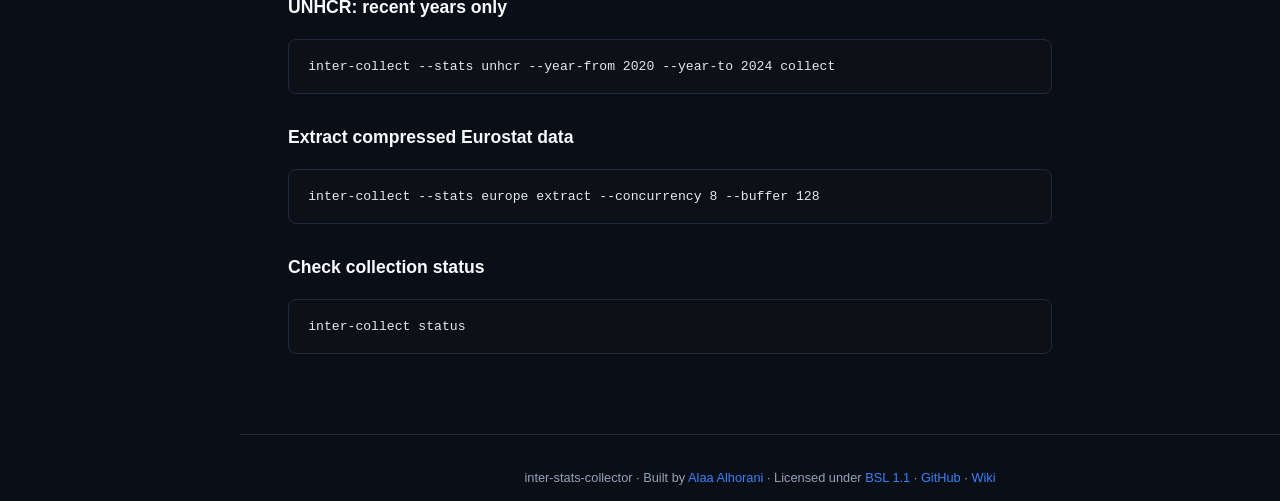
==== commit 5ff1234e: "Fix Netherlands + Germany missing from nav dropdowns and sidebars on all pages" ====
--- a/docs/docs-cli.html
+++ b/docs/docs-cli.html
@@ -3,17 +3,18 @@
 <head>
   <meta charset="UTF-8">
   <meta name="viewport" content="width=device-width, initial-scale=1.0">
-  <title>CLI Documentation — Inter Stats Collector</title>
+  <link rel="icon" type="image/svg+xml" href="[data-uri]">
+  <title>inter-collect CLI Reference — Data Download Commands</title>
   <meta name="description" content="Complete CLI reference for inter-collect: all commands, flags, source-specific options, and the flag compatibility matrix across 5 data sources.">
   <link rel="canonical" href="https://compufreq.github.io/inter-stats-collector/docs-cli.html">
   <link rel="stylesheet" href="docs.css">
   <meta property="og:type" content="website">
-  <meta property="og:title" content="CLI Documentation — Inter Stats Collector">
+  <meta property="og:title" content="inter-collect CLI Reference — Data Download Commands">
   <meta property="og:description" content="Complete CLI reference for inter-collect: all commands, flags, source-specific options, and the flag compatibility matrix across 5 data sources.">
   <meta property="og:url" content="https://compufreq.github.io/inter-stats-collector/docs-cli.html">
   <meta property="og:site_name" content="Inter Stats Collector">
   <meta name="twitter:card" content="summary">
-  <meta name="twitter:title" content="CLI Documentation — Inter Stats Collector">
+  <meta name="twitter:title" content="inter-collect CLI Reference — Data Download Commands">
   <meta name="twitter:description" content="Complete CLI reference for inter-collect: all commands, flags, source-specific options, and the flag compatibility matrix across 5 data sources.">
   <meta name="keywords" content="inter-collect CLI, command line, statistical data download, bulk data collector, Eurostat, ONS, UNHCR, HDX">
   <meta name="robots" content="index, follow">
@@ -57,6 +58,8 @@
         <a href="docs-swiss.html">Swiss FSO</a>
         <a href="docs-unhcr.html">UNHCR</a>
         <a href="docs-hdx.html">HDX</a>
+        <a href="docs-netherlands.html">Netherlands</a>
+        <a href="docs-germany.html">Germany</a>
         <div class="dd-sep"></div>
         <a href="swiss-orgs.html">Swiss Organizations</a>
         <a href="hdx-orgs.html">HDX Organizations</a>
@@ -75,6 +78,8 @@
     <a href="docs-swiss.html">Swiss FSO</a>
     <a href="docs-unhcr.html">UNHCR</a>
     <a href="docs-hdx.html">HDX</a>
+    <a href="docs-netherlands.html">Netherlands</a>
+    <a href="docs-germany.html">Germany</a>
     <div class="sep"></div>
     <div class="group">Org Browsers</div>
     <a href="swiss-orgs.html">Swiss Organizations</a>
